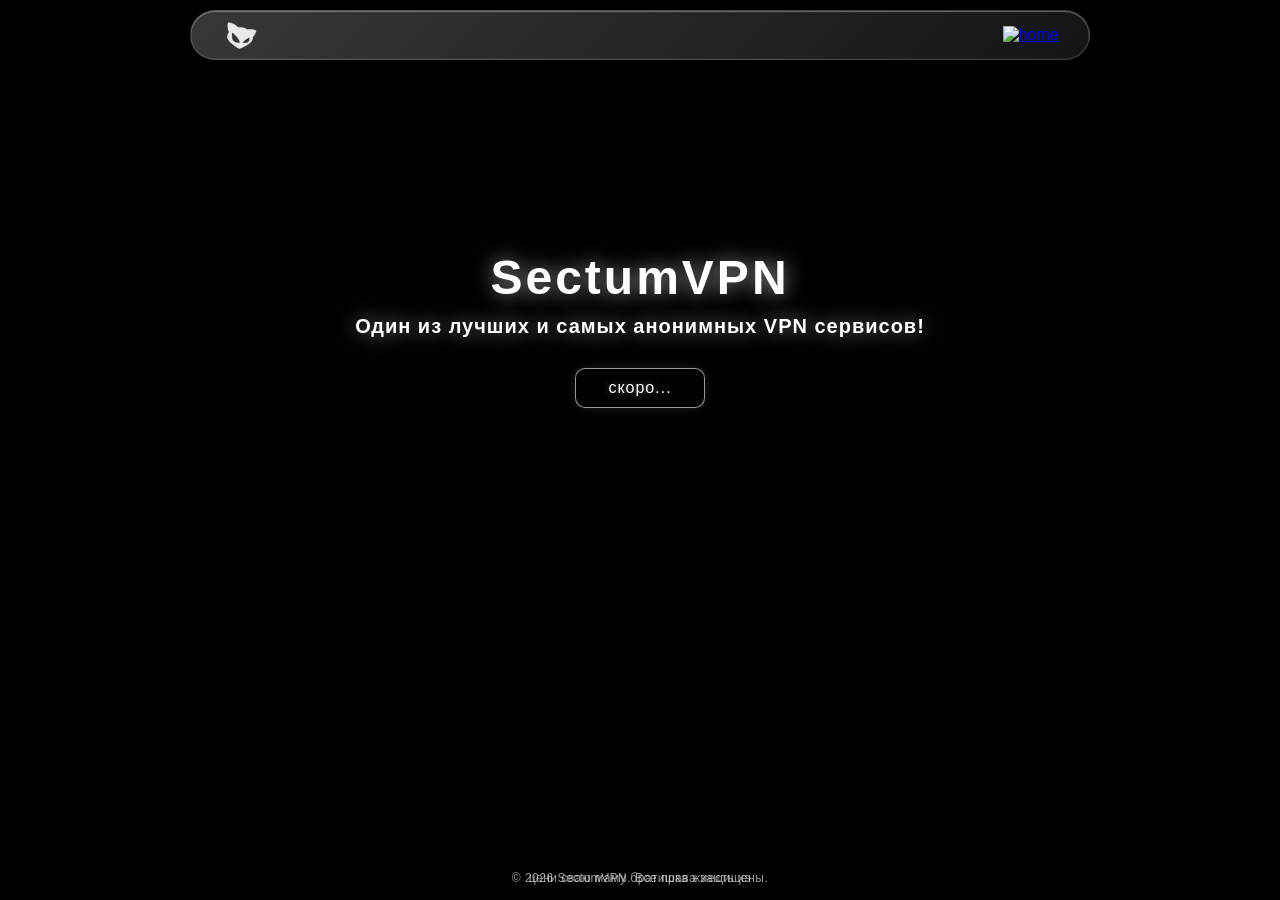
==== index.html @ e2cd2ea6 "Update index.html" ====
<!DOCTYPE html>
<html lang="ru">
<head>
<meta charset="UTF-8">
<meta name="viewport" content="width=device-width, initial-scale=1.0">

<title>SectumVPN</title>

<meta name="description" content="SectumVPN - Стабильный ВПН сервис! Анонимный впн не сливающий логов. Цифровой защитник от злоумышников!">
<meta name="keywords" content="впн,сектум,сектумвпн,защита,деф,сервер,тор,муллвад,норд,аноним,анонимус,анонимность">
<meta name="author" content="sectumsempra cult">

<meta property="og:title" content="SectumVPN">
<meta property="og:description" content="Стабильный ВПН сервис! Анонимный впн не сливающий логов. Цифровой защитник от злоумышников!">
<meta property="og:image" content="banner.png">
<meta property="og:type" content="website">
<meta property="og:url" content="https://sectum.space/">

<meta name="twitter:card" content="summary_large_image">
<meta name="twitter:title" content="SectumVPN">
<meta name="twitter:description" content="SectumVPN - Стабильный ВПН сервис! Анонимный впн не сливающий логов. Цифровой защитник от злоумышников!">
<meta name="twitter:image" content="banner.png">
<link rel="stylesheet" href="style.css">
/* developed by lozes and whoami */
/* вижу ты любопытный в код полез)
ну удачи тебе там что то найти,
только что ты там ищешь :D */
</head>
<body>

<div class="stars"></div>
<div class="twinkling">
    <p class="copyright">
        © 2026 SectumVPN. Все права защищены.  
    </p>
    <h1>SectumVPN</h1>
    <h3>Один из лучших и самых анонимных VPN сервисов!</h3>

    <button class="gashishknopka">
        <a href="https://t.me/sectumvpn/">Скоро...</a>
    </button>
</div>
<br><hr>
<p class="copyright">
        цени сваю маму братишка жиесть хэ  
    </p>
<header>
    <div class="logo"><img src="logo.png" width="40px"></div>

    <nav>
     <a class="svg-btn" href="#"><img src="home.svg" alt="home"></a>
    </nav>
</header>

</body>
</html>
---- style.css ----
* {
    margin: 0;
    padding: 0;
    box-sizing: border-box;
    font-family: Arial, sans-serif;
}

header {
    position: fixed;
    top: 10px;
    left: 50%;
    transform: translateX(-50%);
    width: 90%;
    max-width: 900px;
    height: 50px;
    padding: 20px 30px;
    display: flex;
    justify-content: space-between;
    align-items: center;
    border-radius: 999px;
    background:
        linear-gradient(
            135deg,
            rgba(255,255,255,0.22),
            rgba(255,255,255,0.08)
        );
    backdrop-filter: blur(30px) saturate(180%);
    -webkit-backdrop-filter: blur(30px) saturate(180%);
    border: 1px solid rgba(255,255,255,0.18);
    box-shadow:
        0 8px 32px rgba(0,0,0,0.25),
        inset 0 1px 1px rgba(255,255,255,0.35),
        inset 0 -1px 1px rgba(255,255,255,0.05);
    overflow: hidden;
    z-index: 1000;
}

.logo {
    margin-top: 5px;
}

nav a:hover {
    opacity: 1;
}

html, body {
    margin: 0;
    padding: 0;
    height: 100%;
    background: black;
    overflow: hidden;
	scroll-behavior: smooth;
}
nav svg {
    display: block;
} 

.stars, .twinkling {
  position:absolute;
  top:0;
  left:0;
  right:0;
  bottom:0;
  width:100%;
  height:100%;
  display:block;
}

.stars {
  background:#000 url(https://i.postimg.cc/hhFD7Nkf/apps-47636-13819498107583324-fb06b53a-4974-4acb-85e6-f6f363f85ab6-edec48d0-ec35-4a1f-8bf5-c455987b4a.png) repeat top center;
  z-index: 0;
}

.twinkling {
  background-image: url(https://i.postimg.cc/CLpNr4PF/twinkling.png);
  animation: 3s twinkle infinite;
  animation-timing-function: linear;

  display: flex;
  flex-direction: column;
  align-items: center;
}

.twinkling h1 {
  position: relative;
  z-index: 5;
  color: white;
  font-size: 48px;
  text-align: center;
  margin-top: 250px;
  letter-spacing: 3px;
  text-shadow: 0 0 20px rgba(255,255,255,0.6);
}
.twinkling h3 {
  position: relative;
  z-index: 5;
  color: white;
  font-size: 20px;
  text-align: center;
  margin-top: 10px;
  letter-spacing: 1px;
  text-shadow: 0 0 20px rgba(255,255,255,0.6);
}
@keyframes twinkle {
  from {
    background-position: 0 0;
  }

  to {
    background-position: -100px 0;
  }
}

button {
	position: relative;
	z-index: 5;
	font-size 40px;
	text-align: center;
	margin-top: 30px;
	letter-spacing: 1px;
	text-shadow: 0 0 20px rgba(255,255,255,0.6);
}
.gashishknopka {
    position: relative;
    overflow: hidden;

    display: inline-flex;
    align-items: center;
    justify-content: center;

    height: 40px;
    width: 130px;
    padding: 0;

    font-size: 16px;
    text-decoration: none;
    text-transform: lowercase;
    font-weight: lighter;

    color: #fff;

    background: rgba(0,0,0,0.75);
    border: 1px solid rgba(255,255,255,0.6);
    border-radius: 10px;

    text-shadow: 0 0 10px rgba(255,255,255,0.4);

    box-shadow:
        0 0 10px rgba(255,255,255,0.12),
        0 10px 25px rgba(0,0,0,0.4);

    backdrop-filter: blur(8px);
    -webkit-backdrop-filter: blur(8px);

    transition: transform 0.15s ease, box-shadow 0.25s ease;
    will-change: transform;
}
.gashishknopka:hover {
    transform: translateY(-2px) scale(1.02);

    box-shadow:
        0 0 18px rgba(255,255,255,0.25),
        0 0 40px rgba(255,255,255,0.10),
        0 12px 30px rgba(0,0,0,0.5);
}

.gashishknopka:active {
    transform: translateY(1px) scale(0.97);

    box-shadow:
        0 0 8px rgba(255,255,255,0.15),
        0 8px 18px rgba(0,0,0,0.5);
}

.gashishknopka a {
    color: white;
    text-decoration: none;

    display: flex;
    align-items: center;
    justify-content: center;

    width: 100%;
    height: 100%;
}

.copyright, footer {
    position: absolute;
    bottom: 15px;
    width: 100%;
    text-align: center;

    color: rgba(255,255,255,0.6);
    font-size: 12px;
    letter-spacing: 0.5px;

    text-shadow: 0 0 8px rgba(255,255,255,0.08);
}
.gashishknopka a,
.gashishknopka a:visited,
.gashishknopka a:hover,
.gashishknopka a:active {
    color: #fff !important;
    text-decoration: none;
}

.gashishknopka a {
    display: flex;
    align-items: center;
    justify-content: center;
    width: 100%;
    height: 100%;
}.copyright-top {
    position: absolute;
    top: 20px;
    width: 100%;
    text-align: center;

    color: rgba(255,255,255,0.5);
    font-size: 12px;
    letter-spacing: 1px;

    text-shadow: 0 0 8px rgba(255,255,255,0.1);
}
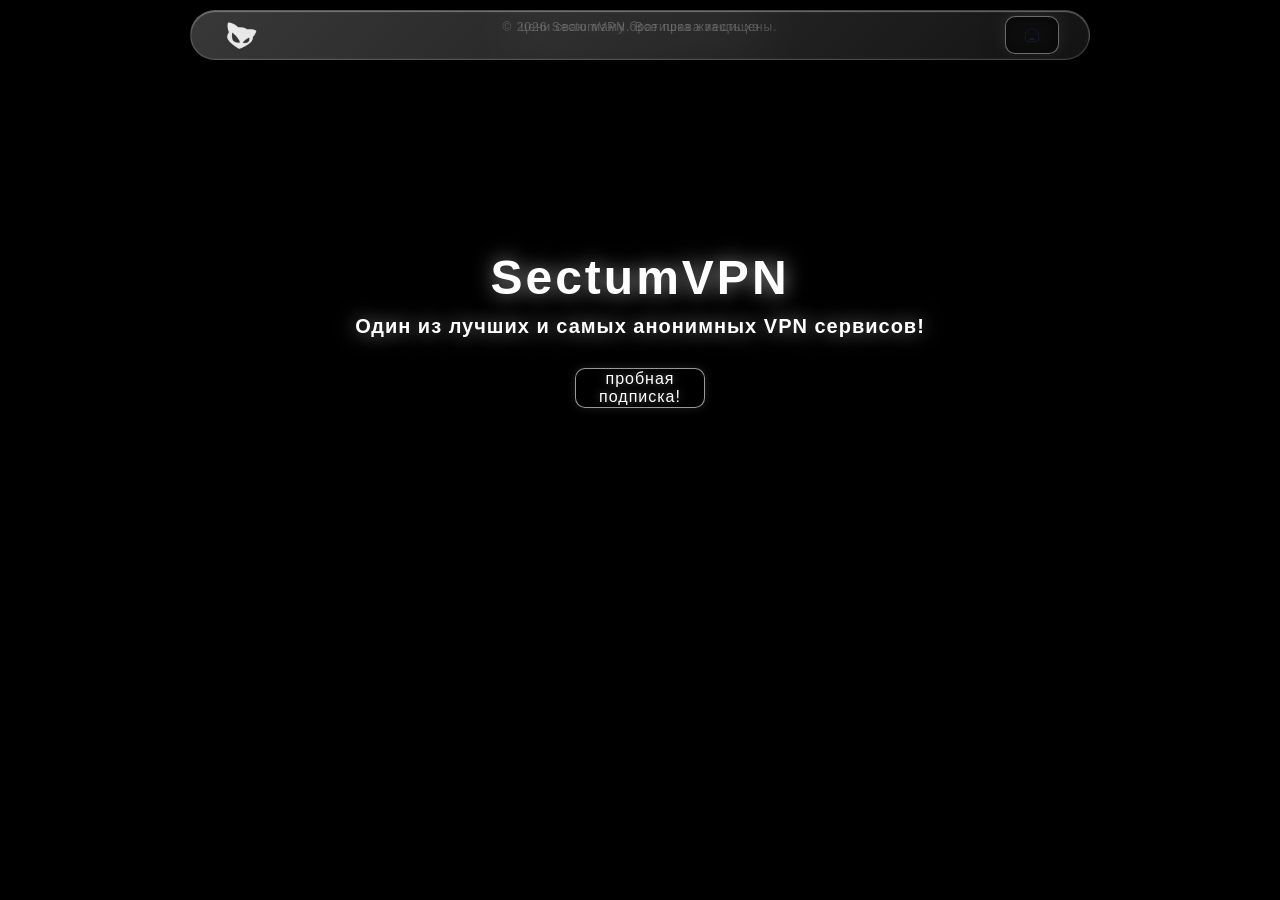
==== commit 8552d326: "Update index.html" ====
--- a/index.html
+++ b/index.html
@@ -37,7 +37,7 @@
     <h3>Один из лучших и самых анонимных VPN сервисов!</h3>
 
     <button class="gashishknopka">
-        <a href="https://t.me/sectumvpn/">Скоро...</a>
+        <a href="https://muhtar3000-production.up.railway.app/">Пробная подписка!</a>
     </button>
 </div>
 <br><hr>
--- a/style.css
+++ b/style.css
@@ -184,18 +184,6 @@
     height: 100%;
 }
 
-.copyright, footer {
-    position: absolute;
-    bottom: 15px;
-    width: 100%;
-    text-align: center;
-
-    color: rgba(255,255,255,0.6);
-    font-size: 12px;
-    letter-spacing: 0.5px;
-
-    text-shadow: 0 0 8px rgba(255,255,255,0.08);
-}
 .gashishknopka a,
 .gashishknopka a:visited,
 .gashishknopka a:hover,
@@ -210,7 +198,8 @@
     justify-content: center;
     width: 100%;
     height: 100%;
-}.copyright-top {
+}
+.copyright {
     position: absolute;
     top: 20px;
     width: 100%;
@@ -223,4 +212,68 @@
     text-shadow: 0 0 8px rgba(255,255,255,0.1);
 }
 
-
+.svg-btn {
+
+    display: inline-flex;
+
+    align-items: center;
+
+    justify-content: center;
+
+    gap: 10px;
+
+    padding: 10px 18px;
+
+    color: white;
+
+    text-decoration: none;
+
+    text-transform: lowercase;
+
+    background: rgba(0,0,0,0.7);
+
+    border: 1px solid rgba(255,255,255,0.4);
+
+    border-radius: 10px;
+
+    backdrop-filter: blur(10px);
+
+    box-shadow:
+
+        0 0 15px rgba(255,255,255,0.1),
+
+        0 10px 25px rgba(0,0,0,0.4);
+
+    transition: transform 0.2s ease, box-shadow 0.3s ease;
+
+}
+
+.svg-btn:hover {
+
+    transform: translateY(-2px) scale(1.03);
+
+    box-shadow: 0 0 25px rgba(255,255,255,0.25);
+
+}
+
+.svg-btn:active {
+
+    transform: scale(0.97);
+
+}
+
+.svg-btn img {
+
+    width: 16px;
+
+    height: 16px;
+
+    transition: transform 0.3s ease;
+
+}
+
+.svg-btn:hover img {
+
+    transform: translateX(4px);
+
+}
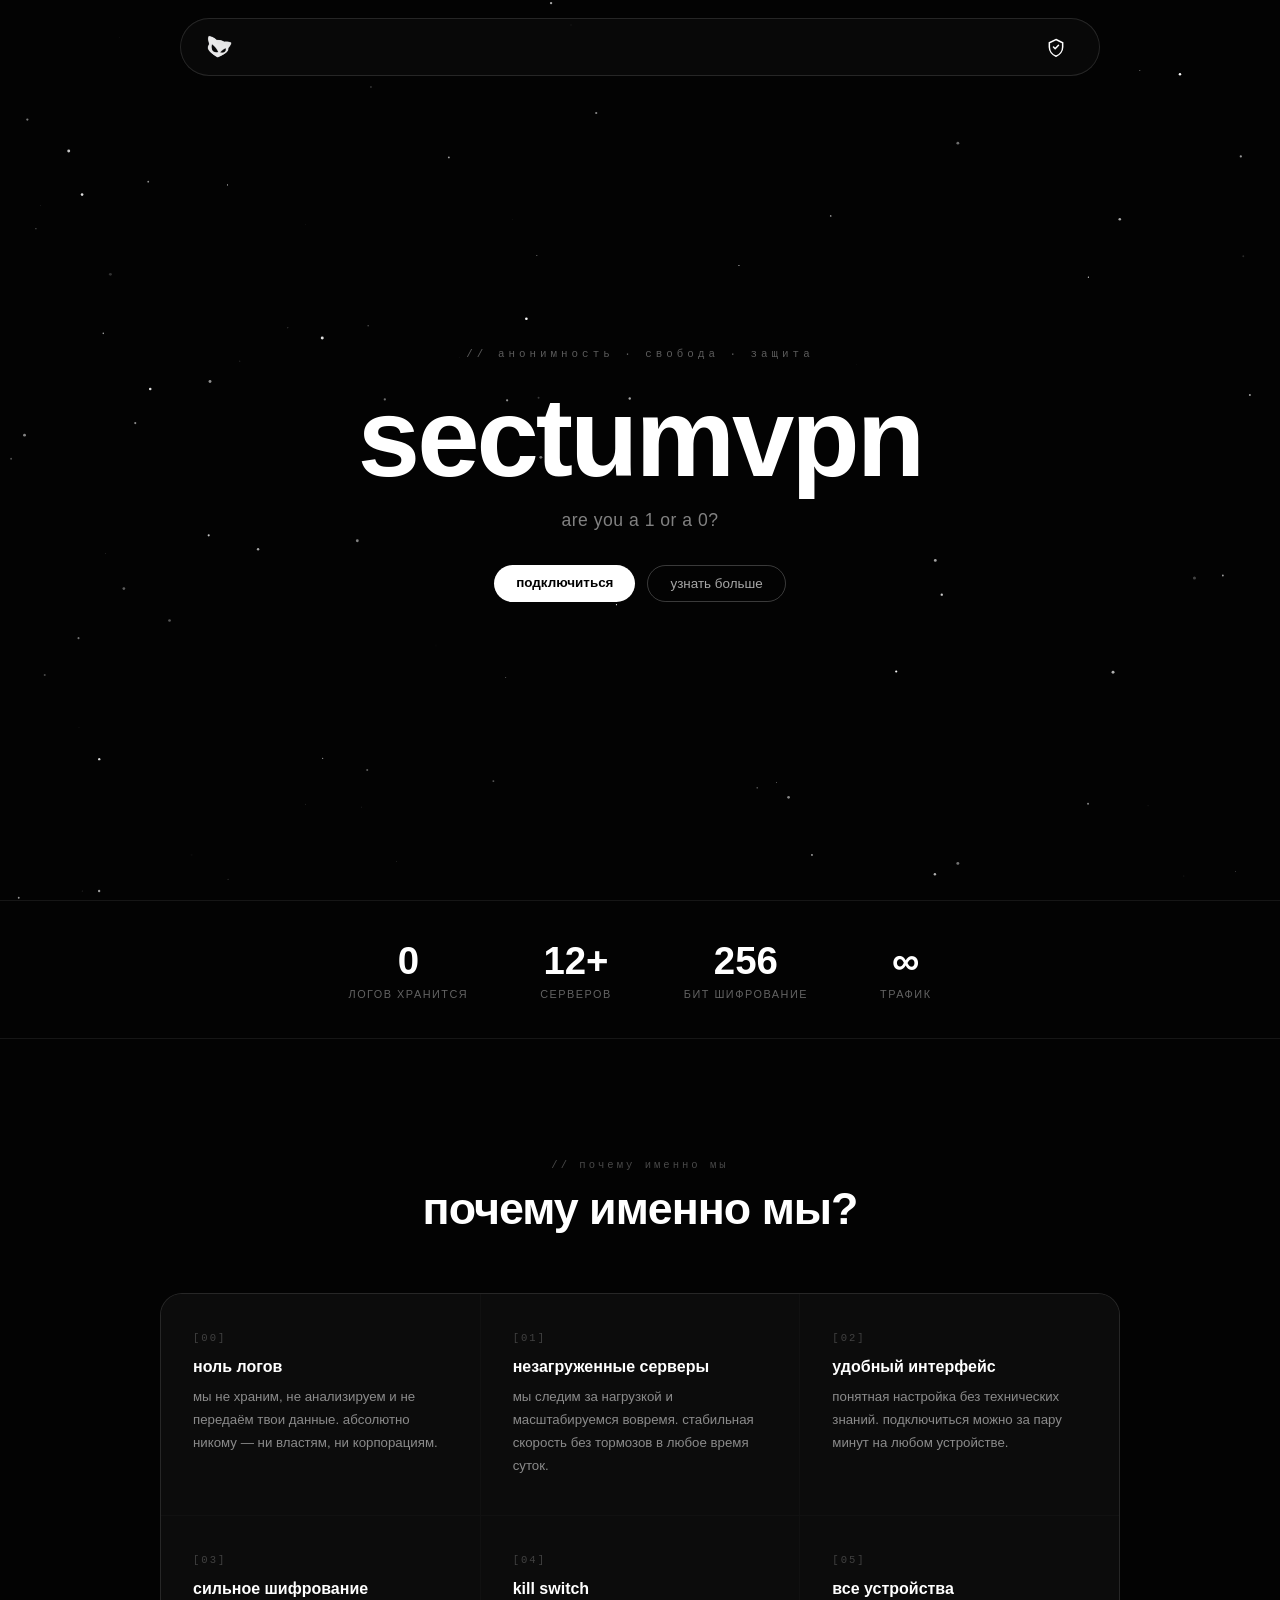
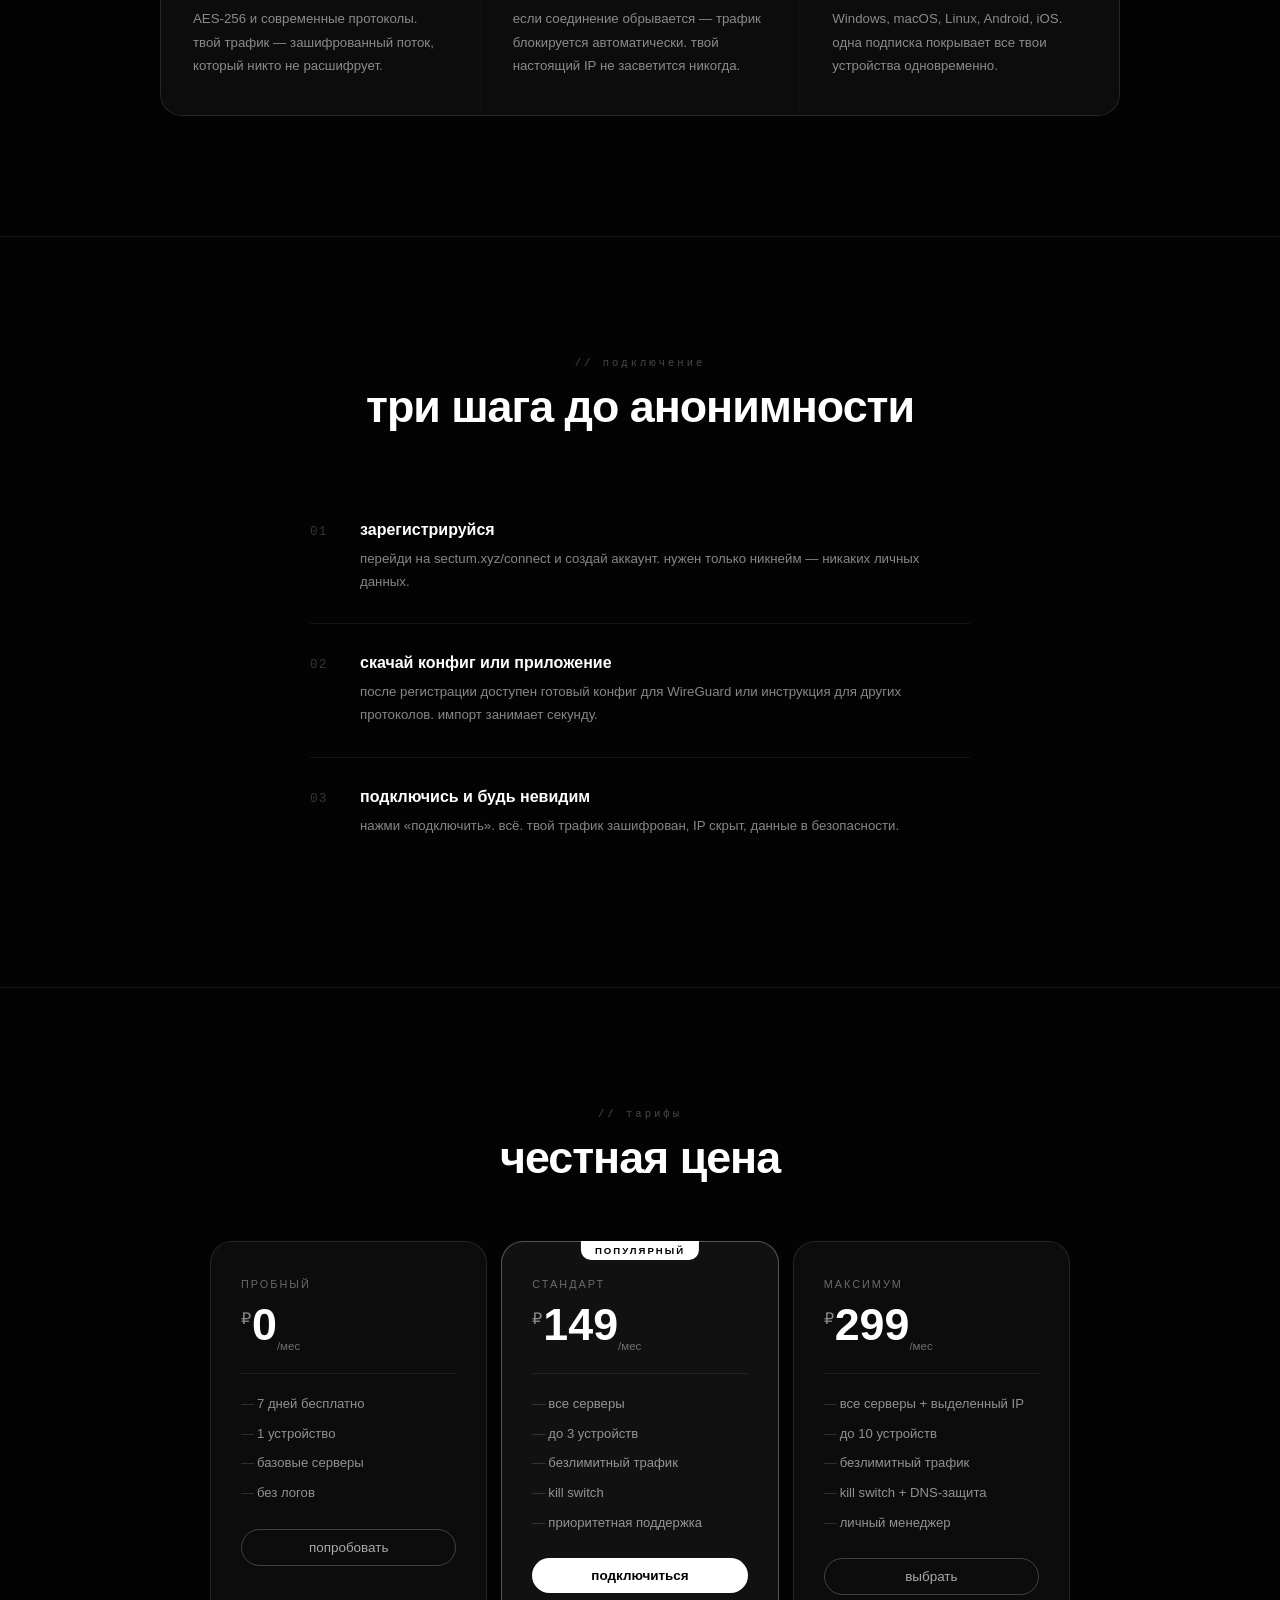
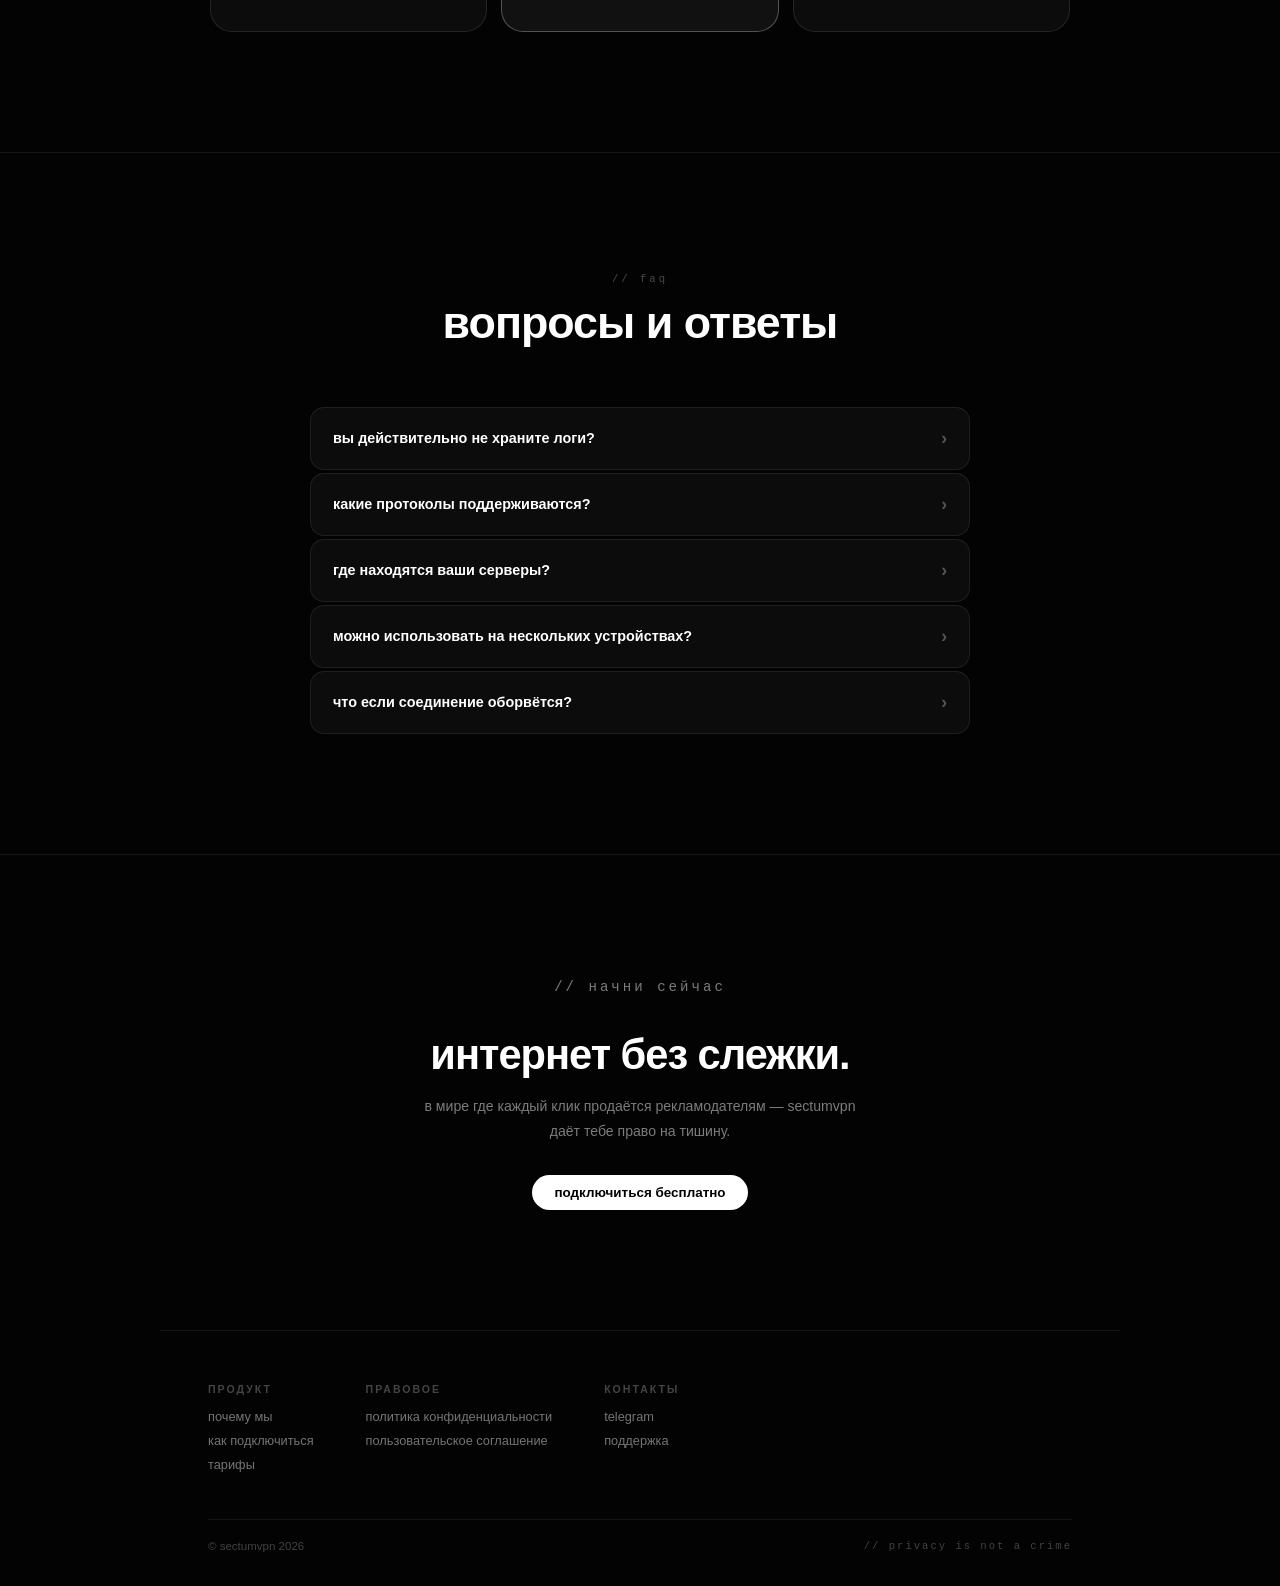
==== commit 4d8078ca: "Update index.html" ====
--- a/index.html
+++ b/index.html
@@ -1,17 +1,16 @@
 <!DOCTYPE html>
-<html lang="ru">
-<head>
+<html>
 <meta charset="UTF-8">
 <meta name="viewport" content="width=device-width, initial-scale=1.0">
 
 <title>SectumVPN</title>
 
-<meta name="description" content="SectumVPN - Стабильный ВПН сервис! Анонимный впн не сливающий логов. Цифровой защитник от злоумышников!">
-<meta name="keywords" content="впн,сектум,сектумвпн,защита,деф,сервер,тор,муллвад,норд,аноним,анонимус,анонимность">
+<meta name="description" content="SectumVPN - Стабильный VPN сервис! Анонимный VPN не сливающий логов. Цифровой защитник от злоумышников!">
+<meta name="keywords" content="впн,сектум,сектумвпн,защита,деф,сервер,тор,муллвад,норд,аноним,анонимус,анонимность,vpn,mullvad,mullvadvpn,nordvpn,nord,anonymous">
 <meta name="author" content="sectumsempra cult">
 
 <meta property="og:title" content="SectumVPN">
-<meta property="og:description" content="Стабильный ВПН сервис! Анонимный впн не сливающий логов. Цифровой защитник от злоумышников!">
+<meta property="og:description" content="Стабильный VPN сервис! Анонимный VPN не сливающий логов. Цифровой защитник от злоумышников!">
 <meta property="og:image" content="banner.png">
 <meta property="og:type" content="website">
 <meta property="og:url" content="https://sectum.space/">
@@ -20,37 +19,928 @@
 <meta name="twitter:title" content="SectumVPN">
 <meta name="twitter:description" content="SectumVPN - Стабильный ВПН сервис! Анонимный впн не сливающий логов. Цифровой защитник от злоумышников!">
 <meta name="twitter:image" content="banner.png">
-<link rel="stylesheet" href="style.css">
-/* developed by lozes and whoami */
-/* вижу ты любопытный в код полез)
-ну удачи тебе там что то найти,
-только что ты там ищешь :D */
+
+<link rel="icon" type="image/png" href="https://i.ibb.co/BVJfJF4g/IMG-8299.jpg">
+<!-- сайт by @phobiasleep -->
+<!--  SECTUMSEMPRA CULT   -->
+<style>
+*, *::before, *::after {
+    margin: 0;
+    padding: 0;
+    box-sizing: border-box;
+}
+
+html {
+    scroll-behavior: smooth;
+    font-size: 16px;
+    overflow-x: hidden;
+    scrollbar-width: none;
+}
+
+body {
+    background: #030303;
+    color: #fff;
+    font-family: -apple-system, BlinkMacSystemFont, "Segoe UI", Roboto, Arial, sans-serif;
+    overflow-x: hidden;
+    -webkit-font-smoothing: antialiased;
+    -moz-osx-font-smoothing: grayscale;
+    overflow-x: hidden;
+    scrollbar-width: none;
+}
+
+body::-webkit-scrollbar {
+    display: none;
+}
+
+#starfield {
+    position: fixed;
+    inset: 0;
+    z-index: 0;
+    pointer-events: none;
+}
+
+.page {
+    position: relative;
+    z-index: 10;
+}
+
+header {
+    position: fixed;
+    top: 18px;
+    left: 50%;
+    transform: translateX(-50%);
+    width: min(90%, 920px);
+    height: 58px;
+    display: flex;
+    align-items: center;
+    justify-content: space-between;
+    padding: 0 22px;
+    background: rgba(10,10,10,0.85);
+    backdrop-filter: blur(24px);
+    -webkit-backdrop-filter: blur(24px);
+    border-radius: 999px;
+    border: 1px solid rgba(255,255,255,0.12);
+    z-index: 1000;
+}
+
+.logo {
+    display: flex;
+    align-items: center;
+}
+
+.logo img {
+    height: 32px;
+    width: auto;
+    display: block;
+}
+
+.header-icon {
+    width: 42px;
+    height: 42px;
+    display: flex;
+    align-items: center;
+    justify-content: center;
+    color: #fff;
+    transition: all .25s ease;
+    text-decoration: none;
+}
+
+.header-icon:hover {
+    background: rgba(255,255,255,0.1);
+    transform: scale(1.08);
+    border-color: rgba(255,255,255,0.25);
+}
+
+.header-icon svg {
+    width: 20px;
+    height: 20px;
+}
+
+.nav-links {
+    display: flex;
+    gap: 26px;
+    list-style: none;
+}
+
+.nav-links a {
+    font-size: 0.82rem;
+    color: rgba(255,255,255,0.55);
+    text-decoration: none;
+    transition: color 0.2s;
+}
+
+.nav-links a:hover {
+    color: #fff;
+}
+
+.btn {
+    display: inline-block;
+    padding: 10px 22px;
+    background: #fff;
+    color: #000;
+    font-weight: 700;
+    font-size: 0.84rem;
+    border-radius: 999px;
+    text-decoration: none;
+    transition: transform 0.2s, box-shadow 0.2s;
+    white-space: nowrap;
+}
+
+.btn:hover {
+    transform: scale(1.05);
+    box-shadow: 0 4px 28px rgba(255,255,255,0.22);
+}
+
+.btn-outline {
+    background: transparent;
+    color: rgba(255,255,255,0.65);
+    border: 1px solid rgba(255,255,255,0.22);
+    font-weight: 500;
+}
+
+.btn-outline:hover {
+    border-color: rgba(255,255,255,0.55);
+    color: #fff;
+    box-shadow: none;
+}
+
+.hero {
+    min-height: 100svh;
+    display: flex;
+    flex-direction: column;
+    justify-content: center;
+    align-items: center;
+    text-align: center;
+    padding: 110px 24px 60px;
+}
+
+.hero-eyebrow {
+    font-family: 'Courier New', monospace;
+    font-size: 0.68rem;
+    letter-spacing: 4px;
+    color: rgba(255,255,255,0.35);
+    margin-bottom: 22px;
+}
+
+.hero h1 {
+    font-size: clamp(3.2rem, 11vw, 7rem);
+    font-weight: 800;
+    color: #fff;
+    letter-spacing: -3px;
+    line-height: 1;
+}
+
+.hero h3 {
+    margin-top: 16px;
+    font-size: clamp(0.9rem, 2vw, 1.1rem);
+    font-weight: 400;
+    color: rgba(255,255,255,0.5);
+    letter-spacing: 0.5px;
+}
+
+.hero-btns {
+    margin-top: 34px;
+    display: flex;
+    gap: 12px;
+    flex-wrap: wrap;
+    justify-content: center;
+}
+
+.divider {
+    height: 1px;
+    background: rgba(255,255,255,0.08);
+}
+
+.stats {
+    display: flex;
+    justify-content: center;
+    gap: clamp(28px, 6vw, 72px);
+    padding: 38px 24px;
+    flex-wrap: wrap;
+}
+
+.stat {
+    text-align: center;
+}
+
+.stat-num {
+    font-size: clamp(1.8rem, 4vw, 2.4rem);
+    font-weight: 800;
+    color: #fff;
+}
+
+.stat-lbl {
+    font-size: 0.68rem;
+    color: rgba(255,255,255,0.38);
+    letter-spacing: 1.5px;
+    text-transform: uppercase;
+    margin-top: 5px;
+}
+
+section {
+    padding: clamp(70px, 10vw, 120px) clamp(20px, 5vw, 40px);
+}
+
+.section-label {
+    font-family: 'Courier New', monospace;
+    font-size: 0.66rem;
+    letter-spacing: 3px;
+    color: rgba(255,255,255,0.28);
+    text-align: center;
+    margin-bottom: 12px;
+}
+
+.section-title {
+    font-size: clamp(1.8rem, 4vw, 2.8rem);
+    font-weight: 800;
+    color: #fff;
+    text-align: center;
+    margin-bottom: clamp(38px, 6vw, 58px);
+    letter-spacing: -1px;
+    line-height: 1.15;
+}
+
+.why-grid {
+    display: grid;
+    grid-template-columns: repeat(auto-fit, minmax(min(100%, 260px), 1fr));
+    gap: 1px;
+    max-width: 960px;
+    margin: 0 auto;
+    border: 1px solid rgba(255,255,255,0.09);
+    border-radius: 22px;
+    overflow: hidden;
+    background: rgba(255,255,255,0.06);
+}
+
+.why-card {
+    padding: clamp(26px, 4vw, 38px) clamp(22px, 3vw, 32px);
+    background: #0c0c0c;
+    transition: background 0.25s;
+}
+
+.why-card:hover {
+    background: #121212;
+}
+
+.why-tag {
+    font-family: 'Courier New', monospace;
+    font-size: 0.66rem;
+    color: rgba(255,255,255,0.22);
+    letter-spacing: 2px;
+    margin-bottom: 14px;
+}
+
+.why-card h3 {
+    font-size: 1rem;
+    font-weight: 700;
+    color: #fff;
+    margin-bottom: 9px;
+}
+
+.why-card p {
+    font-size: 0.83rem;
+    color: rgba(255,255,255,0.52);
+    line-height: 1.75;
+}
+
+.steps-wrap {
+    max-width: 660px;
+    margin: 0 auto;
+}
+
+.step {
+    display: flex;
+    gap: 22px;
+    padding: 30px 0;
+    border-bottom: 1px solid rgba(255,255,255,0.07);
+    align-items: flex-start;
+}
+
+.step:last-child {
+    border-bottom: none;
+}
+
+.step-num {
+    font-family: 'Courier New', monospace;
+    font-size: 0.8rem;
+    color: rgba(255,255,255,0.2);
+    padding-top: 3px;
+    min-width: 28px;
+    letter-spacing: 1px;
+}
+
+.step h3 {
+    font-size: 1rem;
+    font-weight: 700;
+    color: #fff;
+    margin-bottom: 8px;
+}
+
+.step p {
+    font-size: 0.83rem;
+    color: rgba(255,255,255,0.52);
+    line-height: 1.75;
+}
+
+.plans {
+    display: grid;
+    grid-template-columns: repeat(auto-fit, minmax(min(100%, 240px), 1fr));
+    gap: 14px;
+    max-width: 860px;
+    margin: 0 auto;
+}
+
+.plan {
+    border: 1px solid rgba(255,255,255,0.1);
+    border-radius: 22px;
+    padding: clamp(26px, 4vw, 36px) clamp(22px, 3vw, 30px);
+    background: #0c0c0c;
+    transition: border-color 0.25s, transform 0.25s;
+    position: relative;
+}
+
+.plan:hover {
+    border-color: rgba(255,255,255,0.28);
+    transform: translateY(-6px);
+}
+
+.plan.featured {
+    border-color: rgba(255,255,255,0.28);
+    background: #111;
+}
+
+.plan.featured::before {
+    content: 'ПОПУЛЯРНЫЙ';
+    position: absolute;
+    top: -1px;
+    left: 50%;
+    transform: translateX(-50%);
+    background: #fff;
+    color: #000;
+    font-size: 0.6rem;
+    font-weight: 800;
+    letter-spacing: 2px;
+    padding: 4px 14px;
+    border-radius: 0 0 10px 10px;
+    white-space: nowrap;
+}
+
+.plan-name {
+    font-size: 0.68rem;
+    color: rgba(255,255,255,0.38);
+    letter-spacing: 2px;
+    text-transform: uppercase;
+    margin-bottom: 12px;
+}
+
+.plan-price {
+    font-size: 2.8rem;
+    font-weight: 800;
+    color: #fff;
+    line-height: 1;
+}
+
+.plan-price sup {
+    font-size: 1rem;
+    vertical-align: super;
+    margin-right: 1px;
+    opacity: 0.5;
+    font-weight: 500;
+}
+
+.plan-price sub {
+    font-size: 0.72rem;
+    opacity: 0.4;
+    font-weight: 400;
+}
+
+hr.plan-line {
+    border: none;
+    border-top: 1px solid rgba(255,255,255,0.08);
+    margin: 20px 0;
+}
+
+.plan-features {
+    list-style: none;
+    display: flex;
+    flex-direction: column;
+    gap: 10px;
+    margin-bottom: 26px;
+}
+
+.plan-features li {
+    font-size: 0.82rem;
+    color: rgba(255,255,255,0.55);
+    padding-left: 16px;
+    position: relative;
+    line-height: 1.5;
+}
+
+.plan-features li::before {
+    content: '—';
+    position: absolute;
+    left: 0;
+    opacity: 0.3;
+}
+
+.faq-list {
+    max-width: 660px;
+    margin: 0 auto;
+    display: flex;
+    flex-direction: column;
+    gap: 3px;
+}
+
+.faq-item {
+    border: 1px solid rgba(255,255,255,0.08);
+    border-radius: 14px;
+    overflow: hidden;
+    background: #0c0c0c;
+}
+
+.faq-q {
+    font-size: 0.9rem;
+    font-weight: 600;
+    color: #fff;
+    padding: 20px 22px;
+    cursor: pointer;
+    display: flex;
+    justify-content: space-between;
+    align-items: center;
+    gap: 14px;
+    user-select: none;
+    transition: opacity 0.2s;
+    -webkit-tap-highlight-color: transparent;
+}
+
+.faq-q:hover {
+    opacity: 0.7;
+}
+
+.faq-arrow {
+    color: rgba(255,255,255,0.3);
+    font-size: 1.1rem;
+    transition: transform 0.3s ease;
+    flex-shrink: 0;
+}
+
+.faq-item.open .faq-arrow {
+    transform: rotate(90deg);
+}
+
+.faq-a {
+    display: grid;
+    grid-template-rows: 0fr;
+    transition: grid-template-rows 0.3s ease;
+}
+
+.faq-item.open .faq-a {
+    grid-template-rows: 1fr;
+}
+
+.faq-a-inner {
+    overflow: hidden;
+    font-size: 0.83rem;
+    color: rgba(255,255,255,0.5);
+    line-height: 1.8;
+    padding: 0 22px;
+}
+
+.faq-item.open .faq-a-inner {
+    padding-bottom: 20px;
+}
+
+.cta {
+    text-align: center;
+}
+
+.cta h2 {
+    font-size: clamp(1.8rem, 4vw, 2.6rem);
+    font-weight: 800;
+    color: #fff;
+    letter-spacing: -1px;
+    margin-bottom: 14px;
+    line-height: 1.2;
+}
+
+.cta p {
+    font-size: 0.88rem;
+    color: rgba(255,255,255,0.48);
+    max-width: 440px;
+    margin: 0 auto 30px;
+    line-height: 1.8;
+}
+
+footer {
+    border-top: 1px solid rgba(255,255,255,0.08);
+    padding: clamp(36px, 5vw, 52px) clamp(20px, 5vw, 48px) clamp(22px, 4vw, 34px);
+    max-width: 960px;
+    margin: 0 auto;
+}
+
+.footer-top {
+    display: flex;
+    justify-content: space-between;
+    flex-wrap: wrap;
+    gap: 32px;
+    margin-bottom: 38px;
+}
+
+.footer-brand {
+    font-weight: 700;
+    font-size: 1rem;
+}
+
+.footer-brand small {
+    display: block;
+    font-size: 0.7rem;
+    color: rgba(255,255,255,0.26);
+    font-weight: 400;
+    margin-top: 5px;
+}
+
+.footer-cols {
+    display: flex;
+    gap: clamp(24px, 5vw, 52px);
+    flex-wrap: wrap;
+}
+
+.footer-col h4 {
+    font-size: 0.66rem;
+    color: rgba(255,255,255,0.26);
+    letter-spacing: 2px;
+    text-transform: uppercase;
+    margin-bottom: 14px;
+}
+
+.footer-col a {
+    display: block;
+    font-size: 0.8rem;
+    color: rgba(255,255,255,0.45);
+    text-decoration: none;
+    margin-bottom: 9px;
+    transition: color 0.2s;
+}
+
+.footer-col a:hover {
+    color: #fff;
+}
+
+.footer-bottom {
+    border-top: 1px solid rgba(255,255,255,0.07);
+    padding-top: 20px;
+    display: flex;
+    justify-content: space-between;
+    flex-wrap: wrap;
+    gap: 8px;
+    font-size: 0.72rem;
+    color: rgba(255,255,255,0.25);
+}
+
+.footer-mono {
+    font-family: 'Courier New', monospace;
+    font-size: 0.66rem;
+    letter-spacing: 2px;
+}
+
+@media (max-width: 680px) {
+    .nav-links {
+        display: none;
+    }
+    header {
+        padding: 0 16px;
+    }
+    .hero h1 {
+        letter-spacing: -1.5px;
+    }
+    .footer-top {
+        flex-direction: column;
+        gap: 26px;
+    }
+    .footer-bottom {
+        flex-direction: column;
+        gap: 6px;
+    }
+}
+
+@media (max-width: 400px) {
+    .hero-btns {
+        flex-direction: column;
+        align-items: center;
+    }
+    .plans {
+        grid-template-columns: 1fr;
+    }
+}
+</style>
 </head>
 <body>
 
-<div class="stars"></div>
-<div class="twinkling">
-    <p class="copyright">
-        © 2026 SectumVPN. Все права защищены.  
-    </p>
-    <h1>SectumVPN</h1>
-    <h3>Один из лучших и самых анонимных VPN сервисов!</h3>
-
-    <button class="gashishknopka">
-        <a href="https://muhtar3000-production.up.railway.app/">Пробная подписка!</a>
-    </button>
+<canvas id="starfield"></canvas>
+
+<div class="page">
+
+<header>
+    <a class="logo" href="/">
+    <img src="logo.png" alt="SectumVPN">
+</a>
+
+<a class="header-icon" href="https://sectum.xyz/connect">
+  <svg viewBox="0 0 24 24" fill="none">
+
+        <path d="M12 3L20 7V12C20 17 16.5 21.5 12 23C7.5 21.5 4 17 4 12V7L12 3Z"
+
+              stroke="currentColor"
+
+              stroke-width="1.8"/>
+
+        <path d="M9 12L11 14L15 10"
+
+              stroke="currentColor"
+
+              stroke-width="1.8"
+
+              stroke-linecap="round"
+
+              stroke-linejoin="round"/>
+
+    </svg>
+    
+</a>
+</header>
+
+<section class="hero">
+    <p class="hero-eyebrow">// анонимность · свобода · защита</p>
+    <h1>sectumvpn</h1>
+    <h3>are you a 1 or a 0?</h3>
+    <div class="hero-btns">
+        <a class="btn" href="https://sectum.xyz/connect">подключиться</a>
+        <a class="btn btn-outline" href="#why">узнать больше</a>
+    </div>
+</section>
+
+<div class="divider"></div>
+
+<div class="stats">
+    <div class="stat">
+        <div class="stat-num">0</div>
+        <div class="stat-lbl">логов хранится</div>
+    </div>
+    <div class="stat">
+        <div class="stat-num">12+</div>
+        <div class="stat-lbl">серверов</div>
+    </div>
+    <div class="stat">
+        <div class="stat-num">256</div>
+        <div class="stat-lbl">бит шифрование</div>
+    </div>
+    <div class="stat">
+        <div class="stat-num">∞</div>
+        <div class="stat-lbl">трафик</div>
+    </div>
 </div>
-<br><hr>
-<p class="copyright">
-        цени сваю маму братишка жиесть хэ  
-    </p>
-<header>
-    <div class="logo"><img src="logo.png" width="40px"></div>
-
-    <nav>
-     <a class="svg-btn" href="#"><img src="home.svg" alt="home"></a>
-    </nav>
-</header>
-
+
+<div class="divider"></div>
+
+<section id="why">
+    <p class="section-label">// почему именно мы</p>
+    <h2 class="section-title">почему именно мы?</h2>
+    <div class="why-grid">
+        <div class="why-card">
+            <div class="why-tag">[00]</div>
+            <h3>ноль логов</h3>
+            <p>мы не храним, не анализируем и не передаём твои данные. абсолютно никому — ни властям, ни корпорациям.</p>
+        </div>
+        <div class="why-card">
+            <div class="why-tag">[01]</div>
+            <h3>незагруженные серверы</h3>
+            <p>мы следим за нагрузкой и масштабируемся вовремя. стабильная скорость без тормозов в любое время суток.</p>
+        </div>
+        <div class="why-card">
+            <div class="why-tag">[02]</div>
+            <h3>удобный интерфейс</h3>
+            <p>понятная настройка без технических знаний. подключиться можно за пару минут на любом устройстве.</p>
+        </div>
+        <div class="why-card">
+            <div class="why-tag">[03]</div>
+            <h3>сильное шифрование</h3>
+            <p>AES-256 и современные протоколы. твой трафик — зашифрованный поток, который никто не расшифрует.</p>
+        </div>
+        <div class="why-card">
+            <div class="why-tag">[04]</div>
+            <h3>kill switch</h3>
+            <p>если соединение обрывается — трафик блокируется автоматически. твой настоящий IP не засветится никогда.</p>
+        </div>
+        <div class="why-card">
+            <div class="why-tag">[05]</div>
+            <h3>все устройства</h3>
+            <p>Windows, macOS, Linux, Android, iOS. одна подписка покрывает все твои устройства одновременно.</p>
+        </div>
+    </div>
+</section>
+
+<div class="divider"></div>
+
+<section id="howto">
+    <p class="section-label">// подключение</p>
+    <h2 class="section-title">три шага до анонимности</h2>
+    <div class="steps-wrap">
+        <div class="step">
+            <div class="step-num">01</div>
+            <div>
+                <h3>зарегистрируйся</h3>
+                <p>перейди на sectum.xyz/connect и создай аккаунт. нужен только никнейм — никаких личных данных.</p>
+            </div>
+        </div>
+        <div class="step">
+            <div class="step-num">02</div>
+            <div>
+                <h3>скачай конфиг или приложение</h3>
+                <p>после регистрации доступен готовый конфиг для WireGuard или инструкция для других протоколов. импорт занимает секунду.</p>
+            </div>
+        </div>
+        <div class="step">
+            <div class="step-num">03</div>
+            <div>
+                <h3>подключись и будь невидим</h3>
+                <p>нажми «подключить». всё. твой трафик зашифрован, IP скрыт, данные в безопасности.</p>
+            </div>
+        </div>
+    </div>
+</section>
+
+<div class="divider"></div>
+
+<section id="pricing">
+    <p class="section-label">// тарифы</p>
+    <h2 class="section-title">честная цена</h2>
+    <div class="plans">
+        <div class="plan">
+            <div class="plan-name">пробный</div>
+            <div class="plan-price"><sup>₽</sup>0<sub>/мес</sub></div>
+            <hr class="plan-line">
+            <ul class="plan-features">
+                <li>7 дней бесплатно</li>
+                <li>1 устройство</li>
+                <li>базовые серверы</li>
+                <li>без логов</li>
+            </ul>
+            <a class="btn btn-outline" href="https://sectum.xyz/connect" style="text-align:center;display:block;">попробовать</a>
+        </div>
+        <div class="plan featured">
+            <div class="plan-name">стандарт</div>
+            <div class="plan-price"><sup>₽</sup>149<sub>/мес</sub></div>
+            <hr class="plan-line">
+            <ul class="plan-features">
+                <li>все серверы</li>
+                <li>до 3 устройств</li>
+                <li>безлимитный трафик</li>
+                <li>kill switch</li>
+                <li>приоритетная поддержка</li>
+            </ul>
+            <a class="btn" href="https://sectum.xyz/connect" style="text-align:center;display:block;">подключиться</a>
+        </div>
+        <div class="plan">
+            <div class="plan-name">максимум</div>
+            <div class="plan-price"><sup>₽</sup>299<sub>/мес</sub></div>
+            <hr class="plan-line">
+            <ul class="plan-features">
+                <li>все серверы + выделенный IP</li>
+                <li>до 10 устройств</li>
+                <li>безлимитный трафик</li>
+                <li>kill switch + DNS-защита</li>
+                <li>личный менеджер</li>
+            </ul>
+            <a class="btn btn-outline" href="https://sectum.xyz/connect" style="text-align:center;display:block;">выбрать</a>
+        </div>
+    </div>
+</section>
+
+<div class="divider"></div>
+
+<section id="faq">
+    <p class="section-label">// faq</p>
+    <h2 class="section-title">вопросы и ответы</h2>
+    <div class="faq-list">
+        <div class="faq-item">
+            <div class="faq-q">вы действительно не храните логи?<span class="faq-arrow">›</span></div>
+            <div class="faq-a"><div class="faq-a-inner">да. мы не записываем IP-адреса, время подключения, трафик или историю сайтов. технически — нам нечего передавать даже по запросу.</div></div>
+        </div>
+        <div class="faq-item">
+            <div class="faq-q">какие протоколы поддерживаются?<span class="faq-arrow">›</span></div>
+            <div class="faq-a"><div class="faq-a-inner">WireGuard, OpenVPN и собственный протокол на базе shadowsocks для обхода DPI.</div></div>
+        </div>
+        <div class="faq-item">
+            <div class="faq-q">где находятся ваши серверы?<span class="faq-arrow">›</span></div>
+            <div class="faq-a"><div class="faq-a-inner">серверы расположены в Нидерландах, Германии, Финляндии, США и других странах с сильной защитой приватности.</div></div>
+        </div>
+        <div class="faq-item">
+            <div class="faq-q">можно использовать на нескольких устройствах?<span class="faq-arrow">›</span></div>
+            <div class="faq-a"><div class="faq-a-inner">да. в зависимости от тарифа — от 1 до 10 устройств одновременно на одном аккаунте.</div></div>
+        </div>
+        <div class="faq-item">
+            <div class="faq-q">что если соединение оборвётся?<span class="faq-arrow">›</span></div>
+            <div class="faq-a"><div class="faq-a-inner">активируется kill switch — весь трафик блокируется до восстановления защищённого канала. твой реальный IP не засветится.</div></div>
+        </div>
+    </div>
+</section>
+
+<div class="divider"></div>
+
+<section class="cta">
+    <p class="section-label">// начни сейчас</p>
+    <h2>интернет без слежки.</h2>
+    <p>в мире где каждый клик продаётся рекламодателям — sectumvpn даёт тебе право на тишину.</p>
+    <a class="btn" href="https://sectum.xyz/connect">подключиться бесплатно</a>
+</section>
+
+<footer>
+    <div class="footer-top">
+        <div class="footer-cols">
+            <div class="footer-col">
+                <h4>продукт</h4>
+                <a href="#why">почему мы</a>
+                <a href="#howto">как подключиться</a>
+                <a href="#pricing">тарифы</a>
+            </div>
+            <div class="footer-col">
+                <h4>правовое</h4>
+                <a href="https://telegra.ph/Politika-konfidencialnosti-06-21-31">политика конфиденциальности</a>
+                <a href="https://telegra.ph/Polzovatelskoe-soglashenie-04-01-19">пользовательское соглашение</a>
+            </div>
+            <div class="footer-col">
+                <h4>контакты</h4>
+                <a href="#">telegram</a>
+                <a href="#">поддержка</a>
+            </div>
+        </div>
+    </div>
+    <div class="footer-bottom">
+        <span>© sectumvpn 2026</span>
+        <span class="footer-mono">// privacy is not a crime</span>
+    </div>
+</footer>
+
+</div>
+
+<script>
+(function () {
+    const canvas = document.getElementById('starfield');
+    const ctx = canvas.getContext('2d');
+
+    let W, H, stars = [];
+    const COUNT = 90;
+
+    function resize() {
+        W = canvas.width  = window.innerWidth;
+        H = canvas.height = window.innerHeight;
+    }
+
+    function mkStar() {
+        return {
+            x:     Math.random() * W,
+            y:     Math.random() * H,
+            r:     Math.random() * 1.3 + 0.25,
+            alpha: Math.random(),
+            da:    (Math.random() * 0.005 + 0.001) * (Math.random() < 0.5 ? 1 : -1),
+            speed: Math.random() * 0.05 + 0.008,
+        };
+    }
+
+    function init() {
+        resize();
+        stars = Array.from({ length: COUNT }, mkStar);
+    }
+
+    function draw() {
+        ctx.clearRect(0, 0, W, H);
+        for (const s of stars) {
+            s.alpha += s.da;
+            if (s.alpha > 1)  { s.alpha = 1;  s.da *= -1; }
+            if (s.alpha < 0)  { s.alpha = 0;  s.da *= -1; }
+            s.y -= s.speed;
+            if (s.y < 0) { s.y = H; s.x = Math.random() * W; }
+            ctx.beginPath();
+            ctx.arc(s.x, s.y, s.r, 0, Math.PI * 2);
+            ctx.fillStyle = `rgba(255,255,255,${s.alpha.toFixed(3)})`;
+            ctx.fill();
+        }
+        requestAnimationFrame(draw);
+    }
+
+    window.addEventListener('resize', resize);
+    init();
+    requestAnimationFrame(draw);
+})();
+
+document.querySelectorAll('.faq-q').forEach(q => {
+    q.addEventListener('click', () => {
+        const item = q.parentElement;
+        const wasOpen = item.classList.contains('open');
+        document.querySelectorAll('.faq-item').forEach(i => i.classList.remove('open'));
+        if (!wasOpen) item.classList.add('open');
+    });
+});
+</script>
 </body>
-</html> 
+</html>
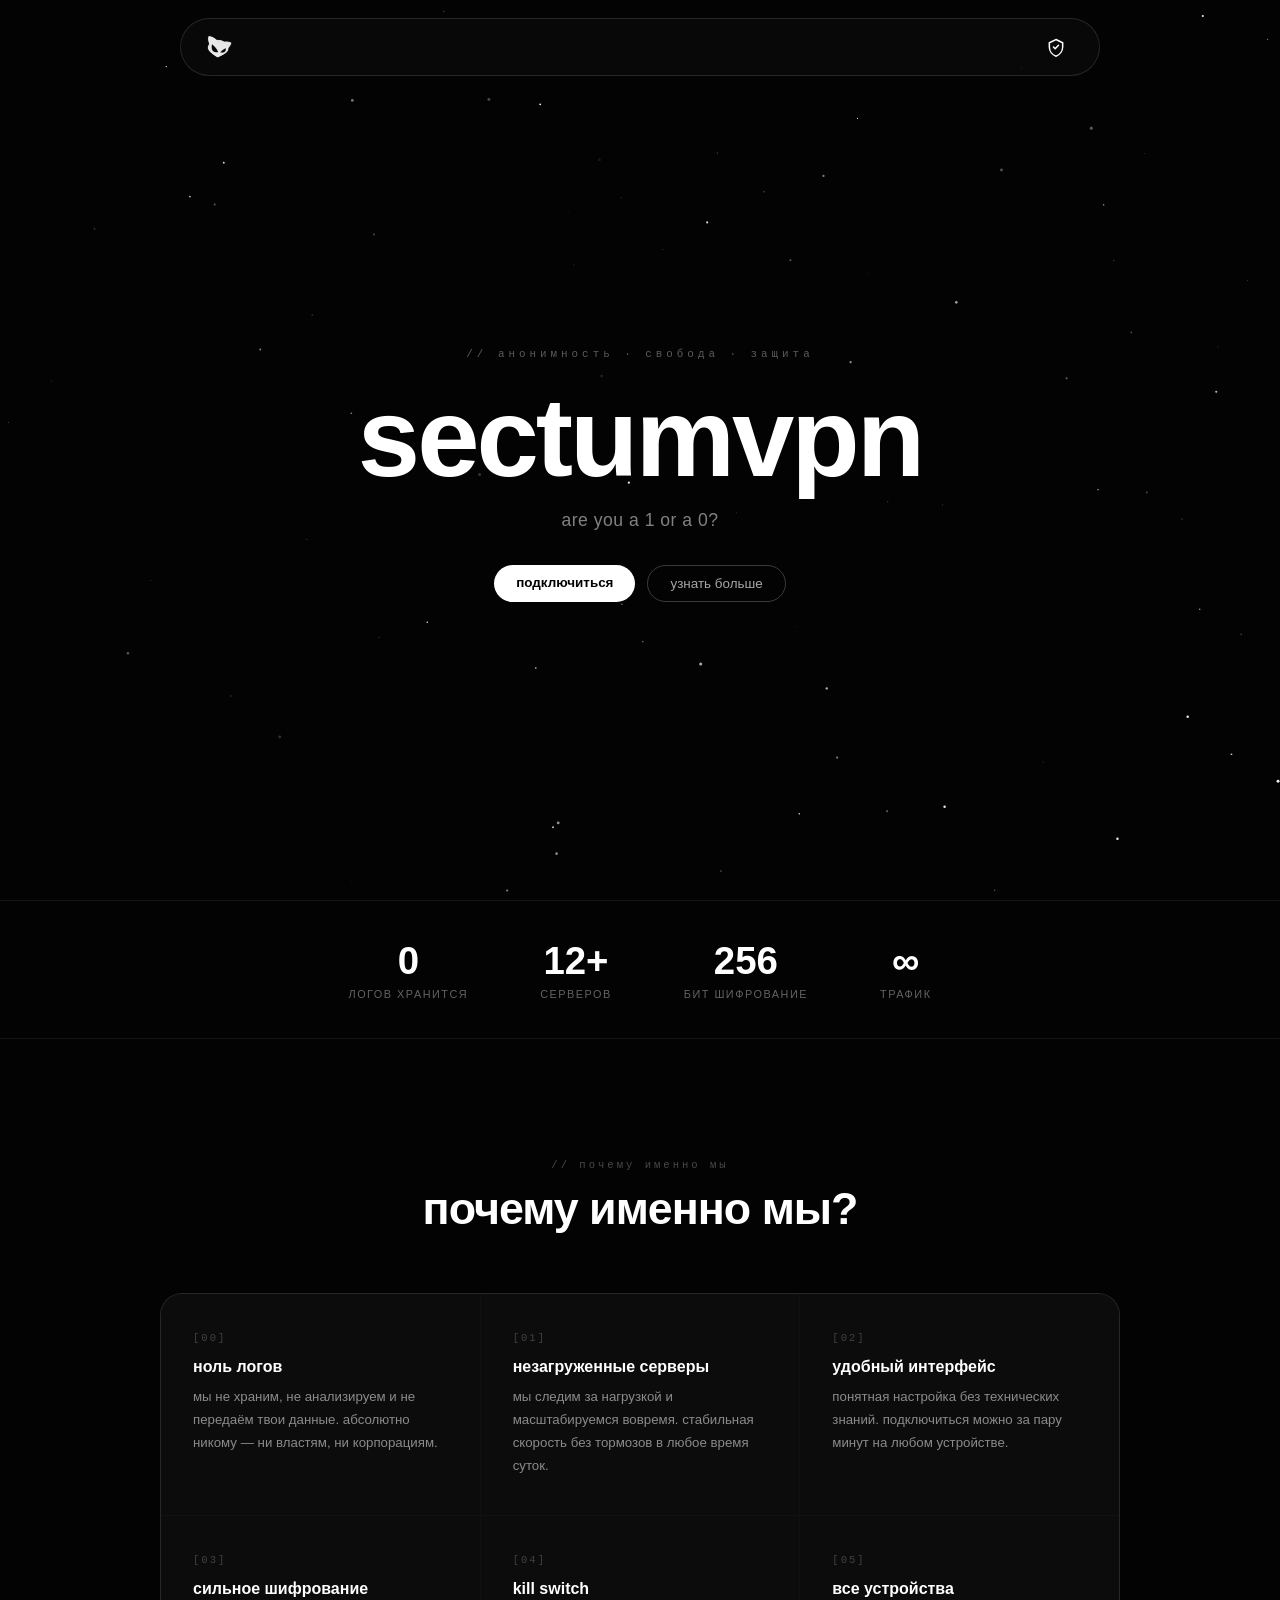
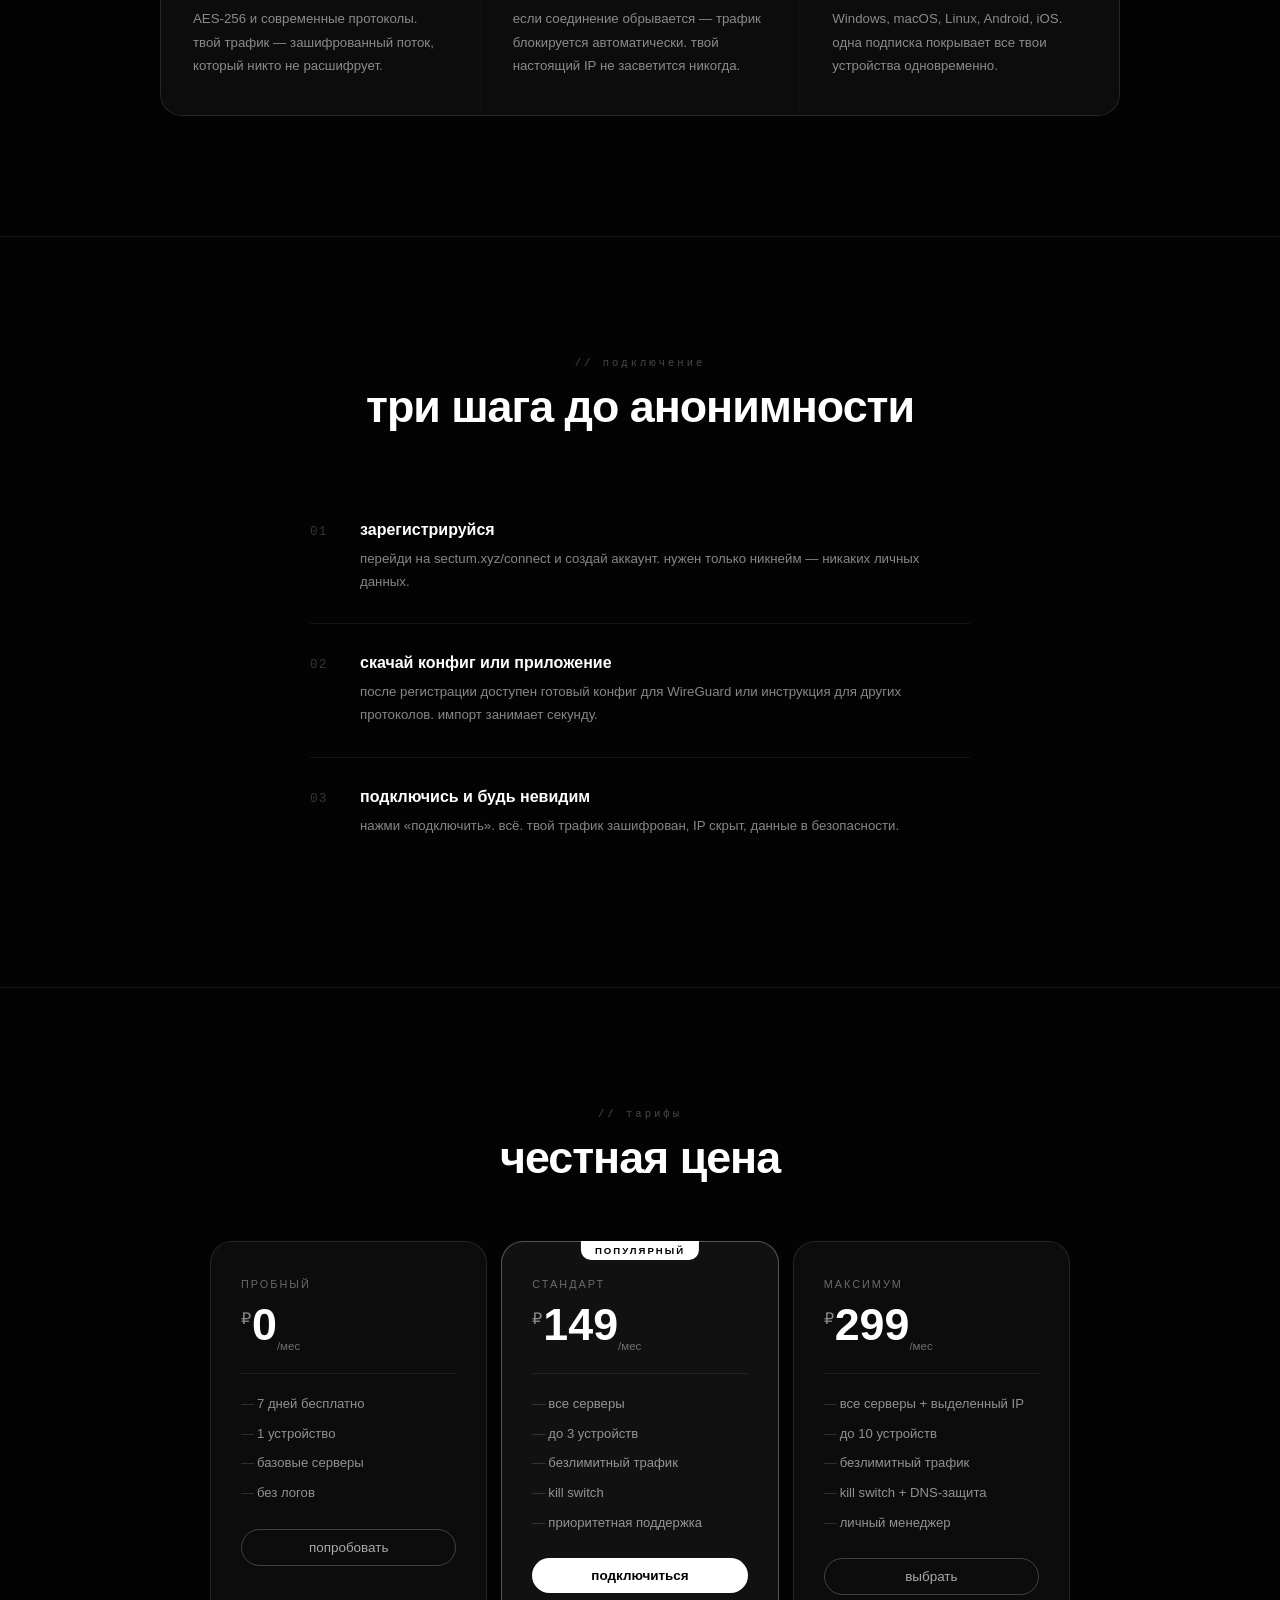
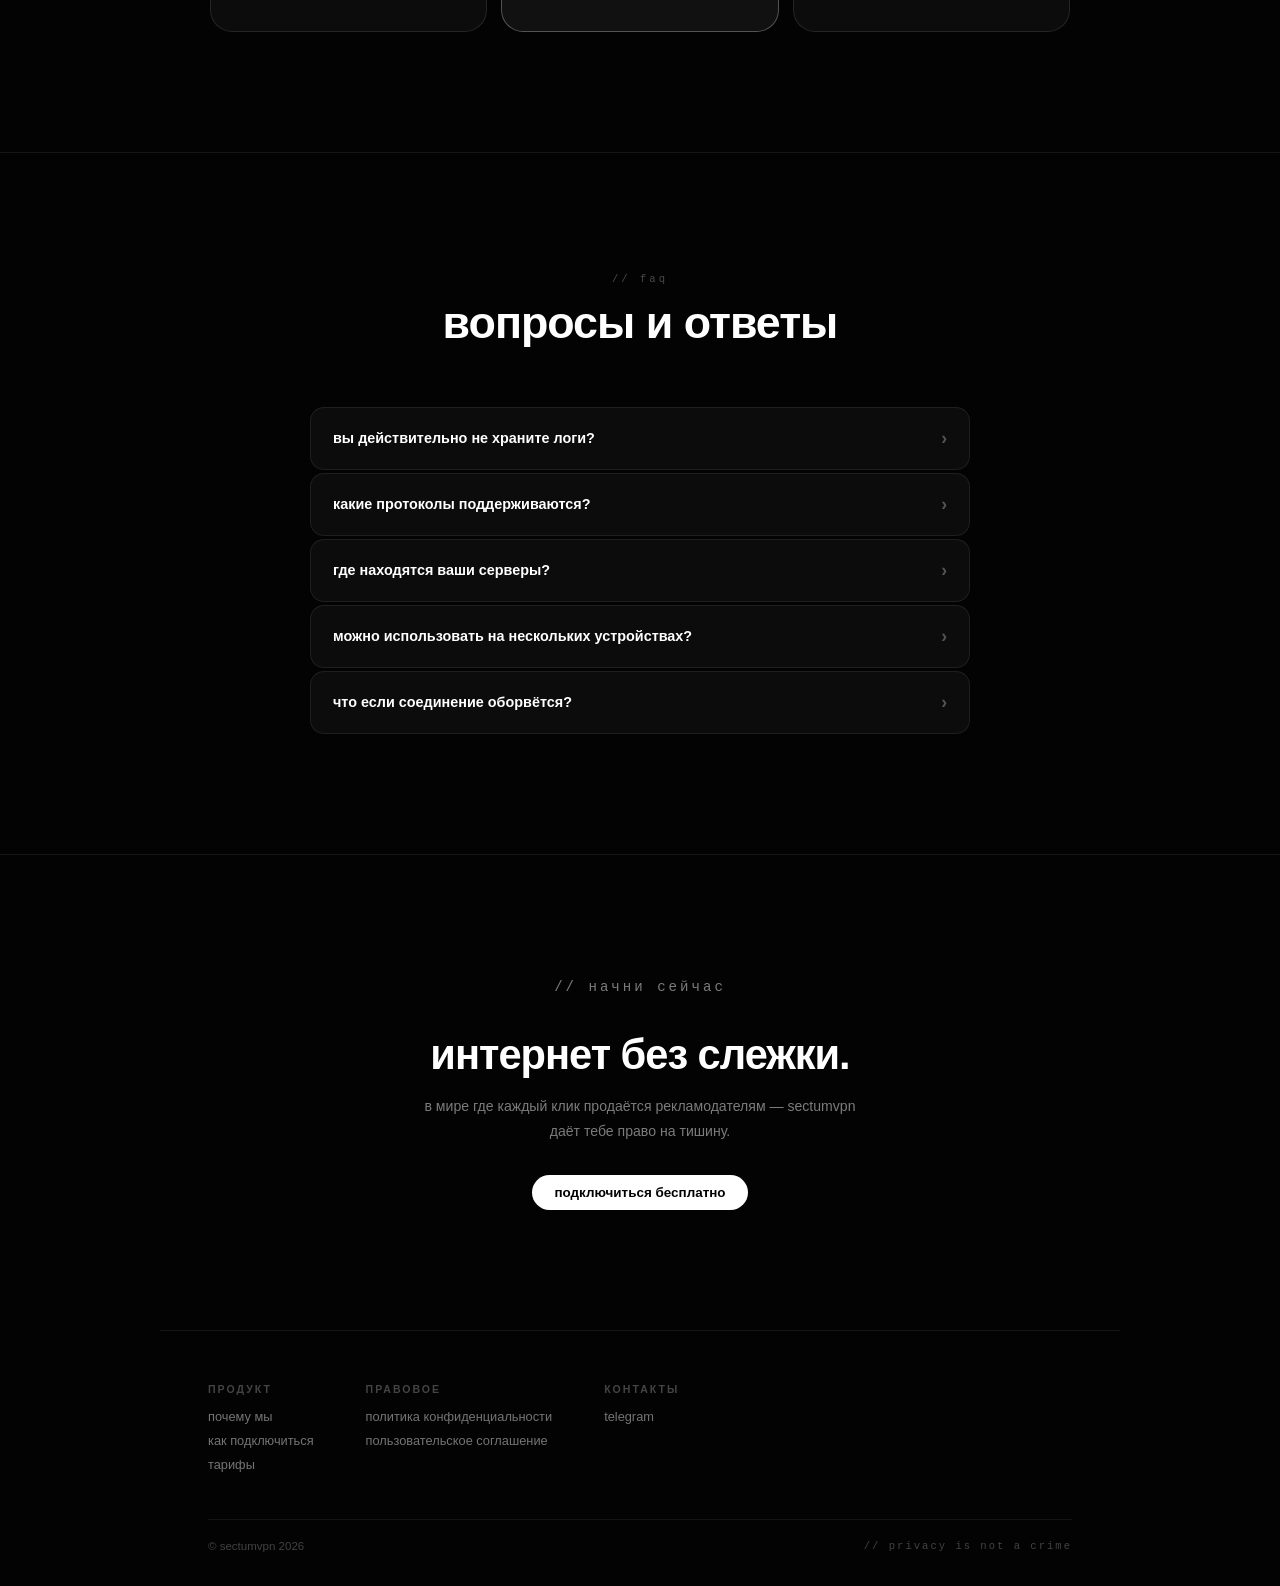
==== commit 6c11f10b: "Remove support link from footer" ====
--- a/index.html
+++ b/index.html
@@ -871,7 +871,6 @@
             <div class="footer-col">
                 <h4>контакты</h4>
                 <a href="#">telegram</a>
-                <a href="#">поддержка</a>
             </div>
         </div>
     </div>
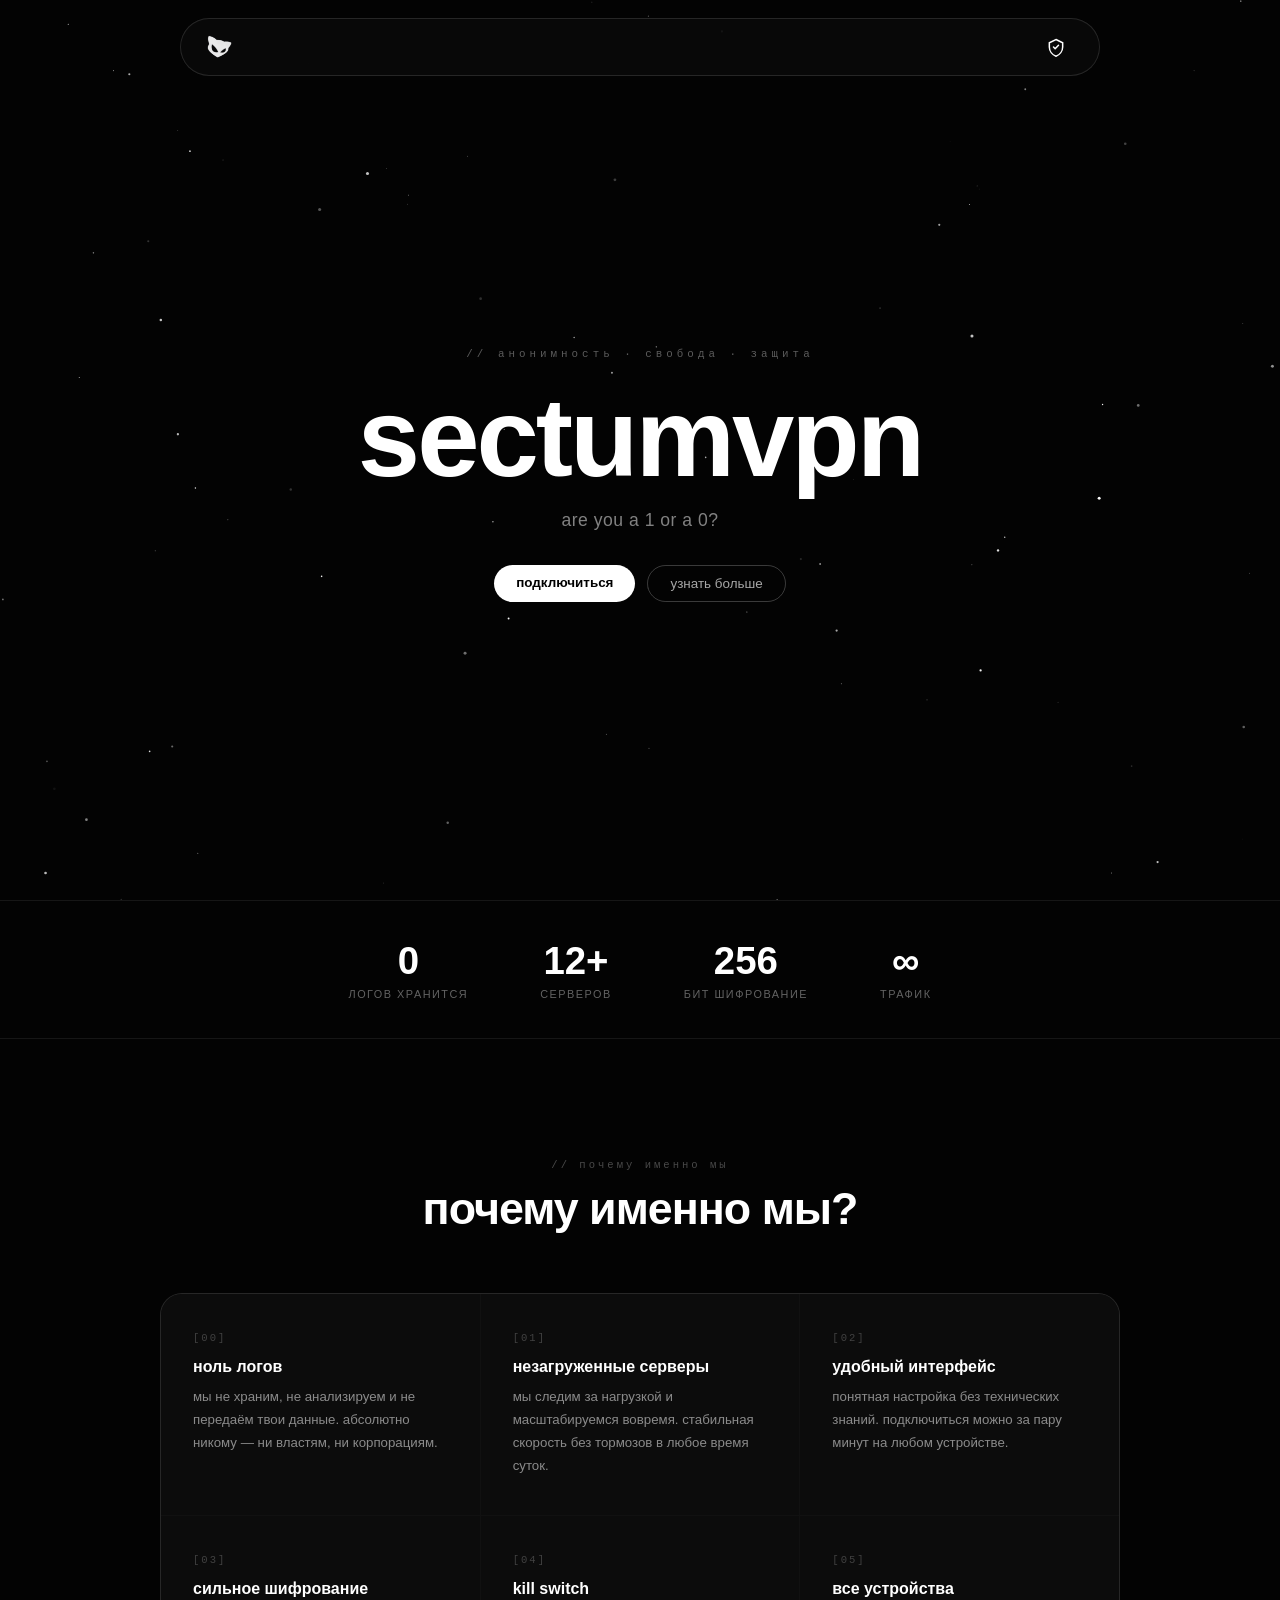
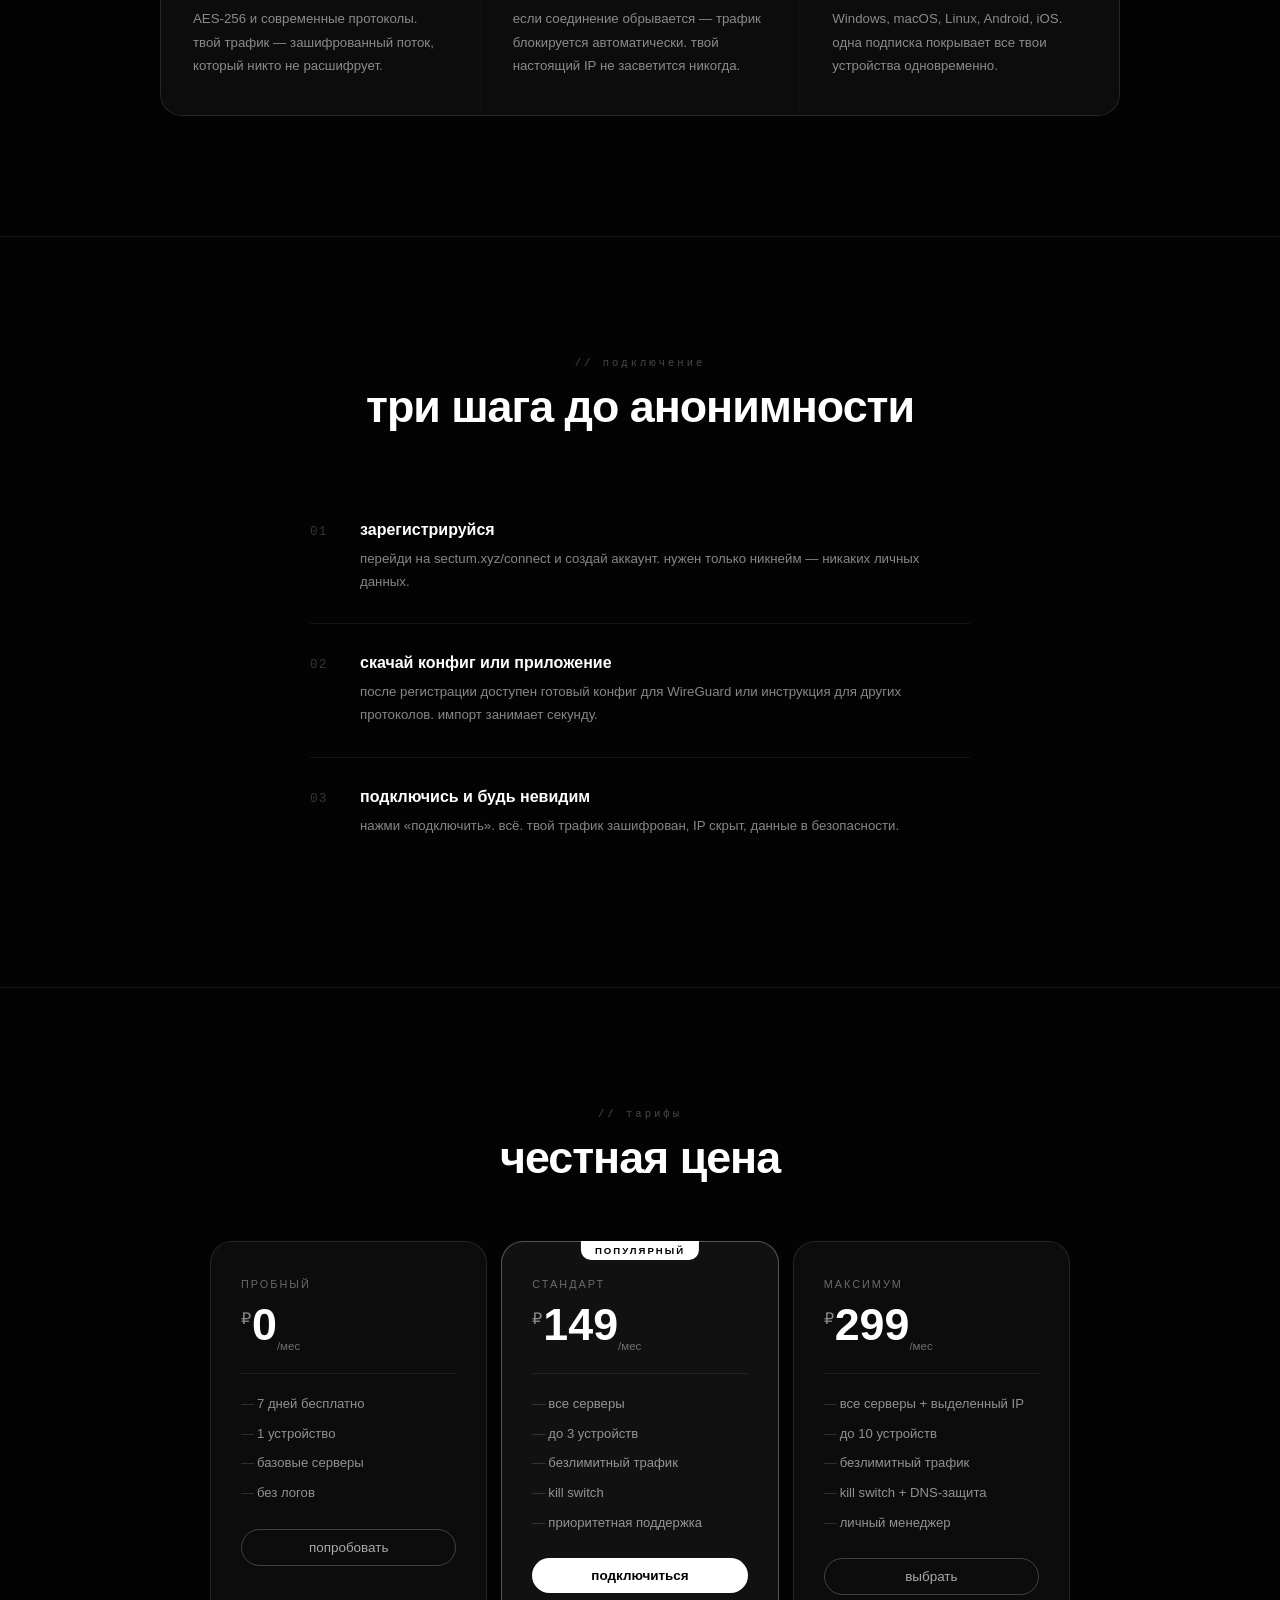
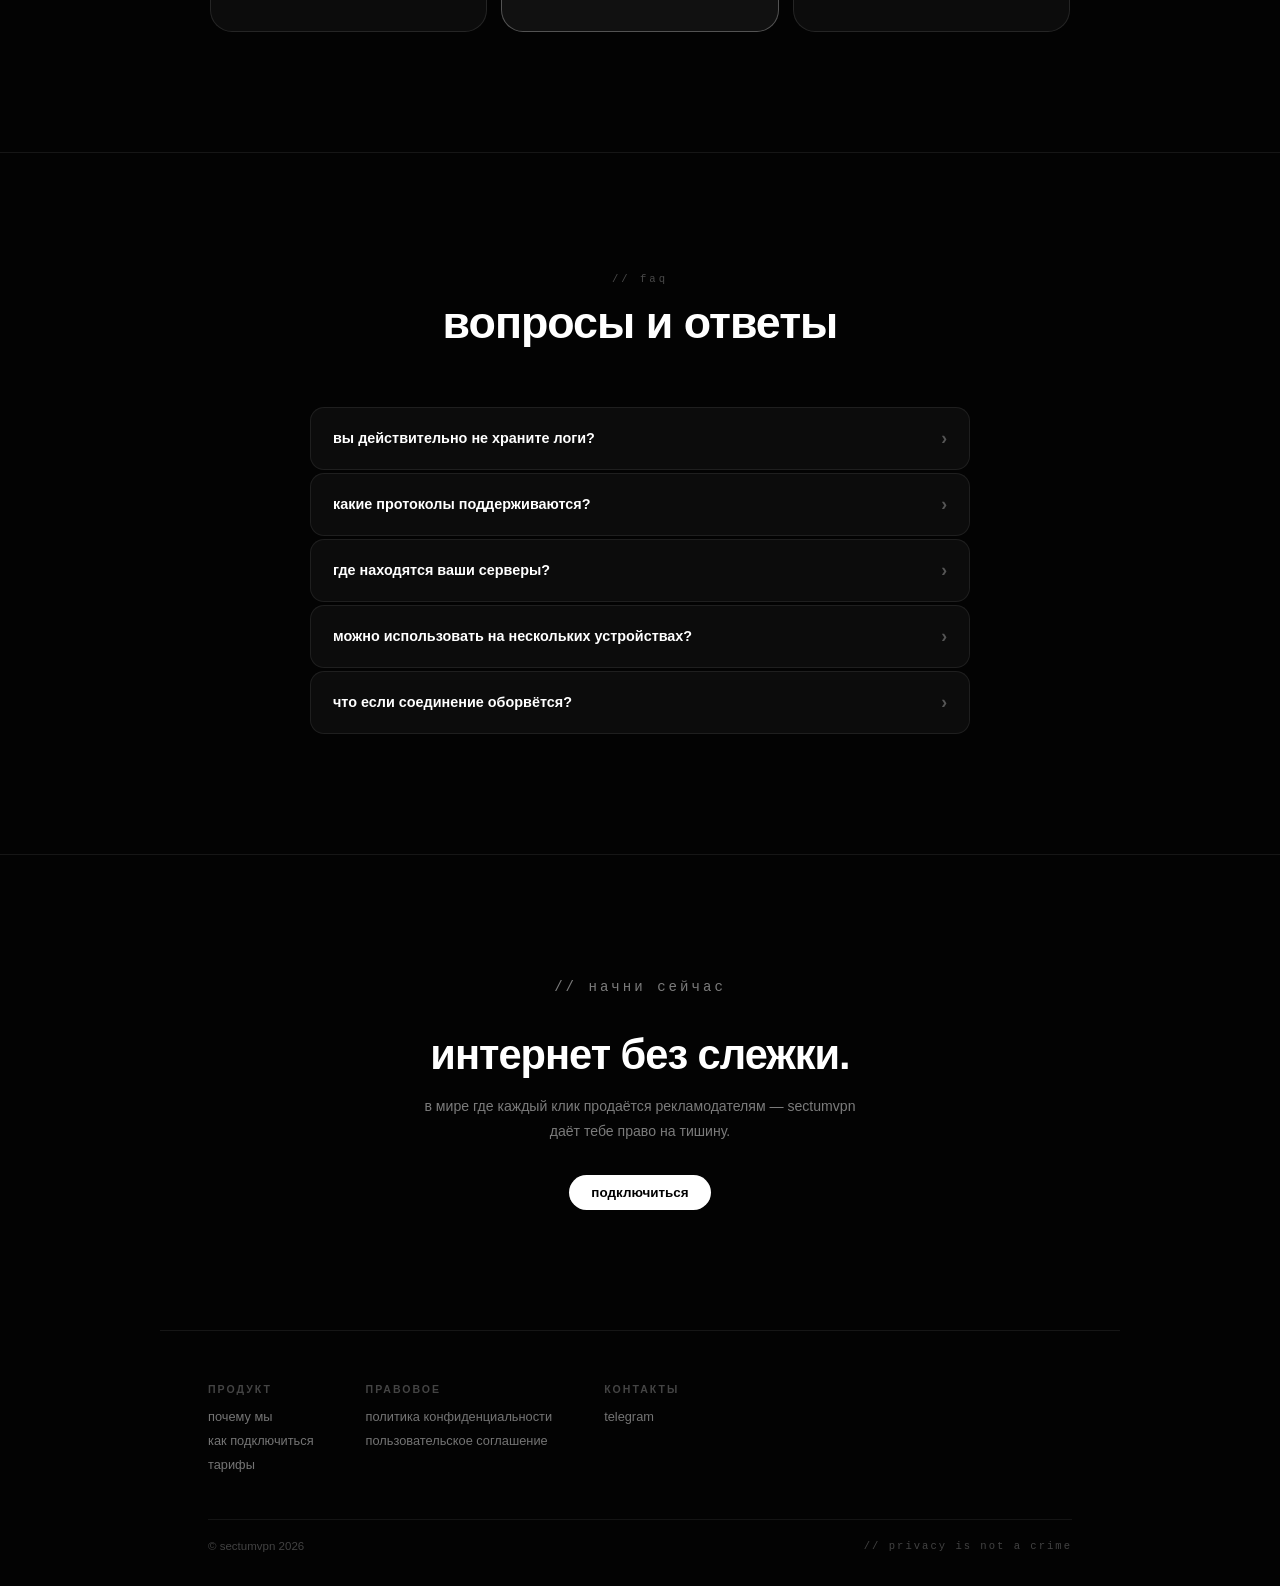
==== commit b25026a6: "Update index.html" ====
--- a/index.html
+++ b/index.html
@@ -851,7 +851,7 @@
     <p class="section-label">// начни сейчас</p>
     <h2>интернет без слежки.</h2>
     <p>в мире где каждый клик продаётся рекламодателям — sectumvpn даёт тебе право на тишину.</p>
-    <a class="btn" href="https://sectum.xyz/connect">подключиться бесплатно</a>
+    <a class="btn" href="https://sectum.xyz/connect">подключиться</a>
 </section>
 
 <footer>
@@ -870,7 +870,7 @@
             </div>
             <div class="footer-col">
                 <h4>контакты</h4>
-                <a href="#">telegram</a>
+                <a href="https://t.me/phobiasleep">telegram</a>
             </div>
         </div>
     </div>
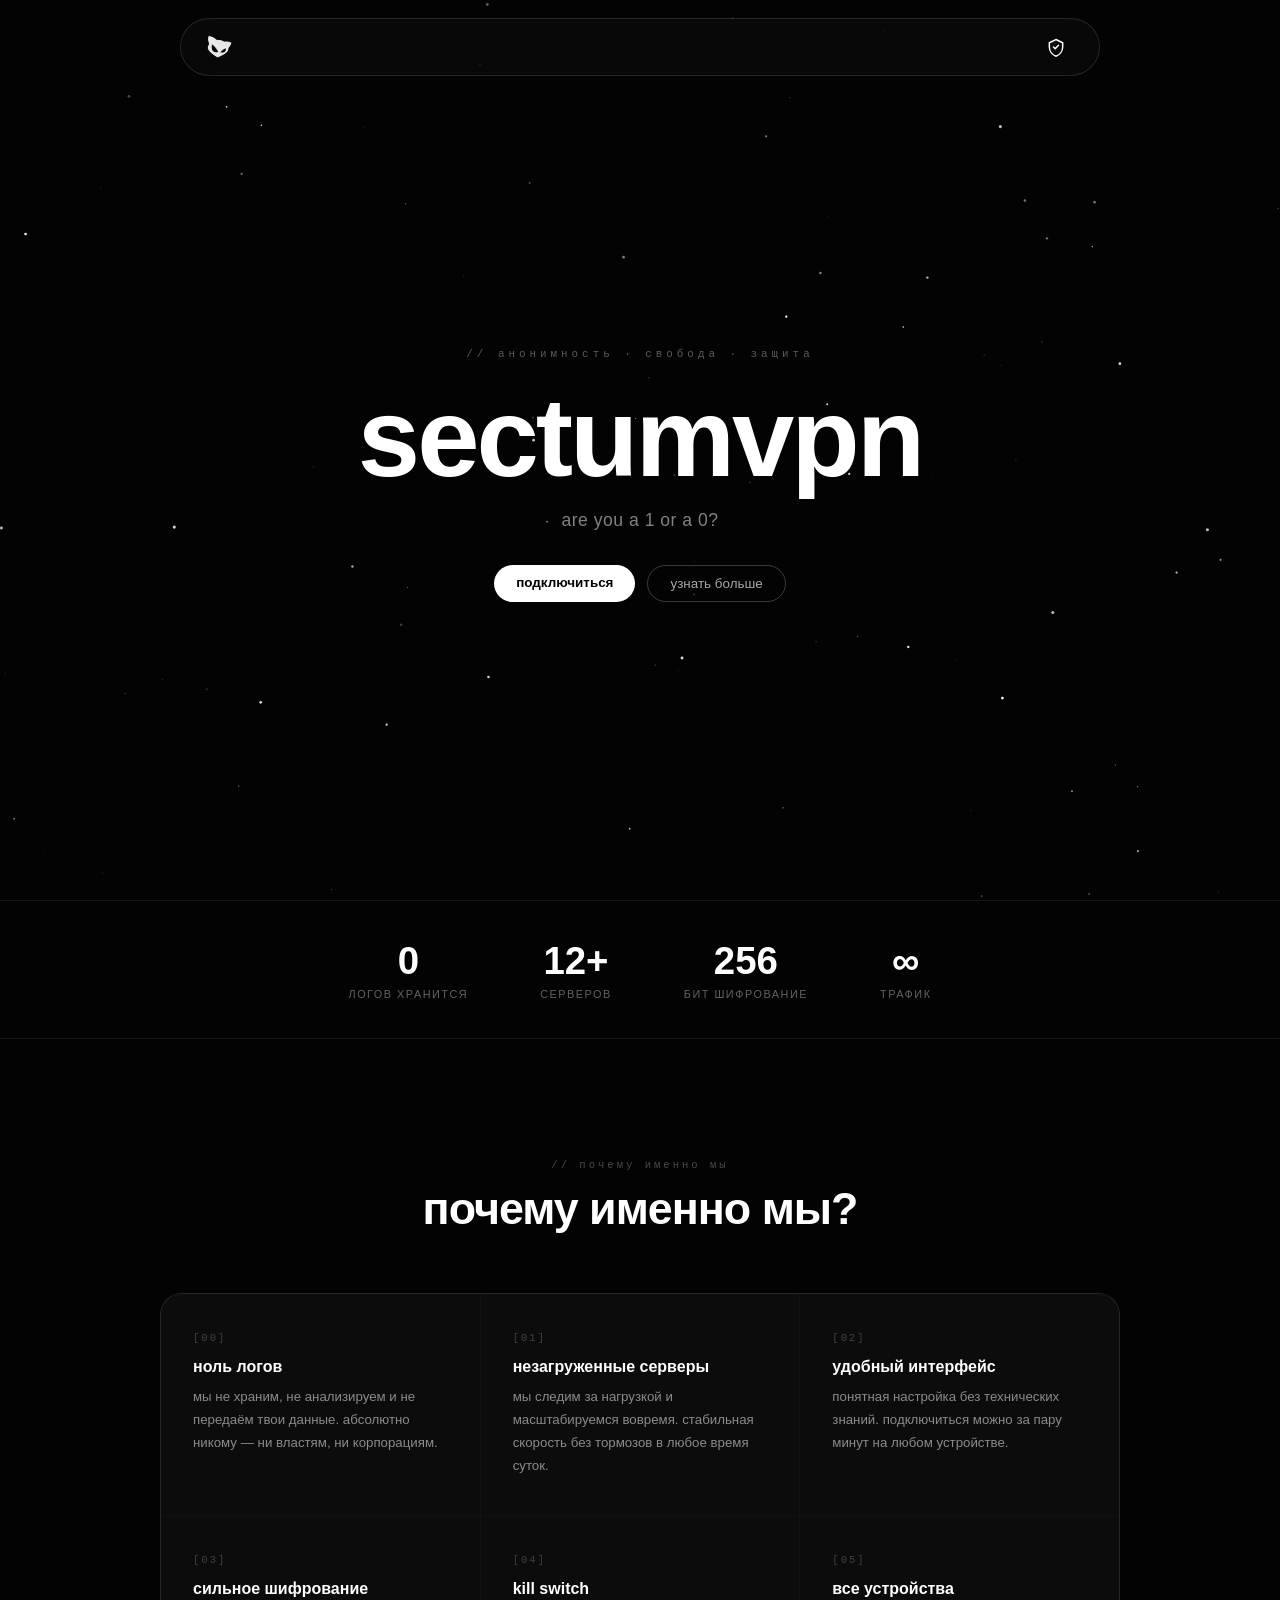
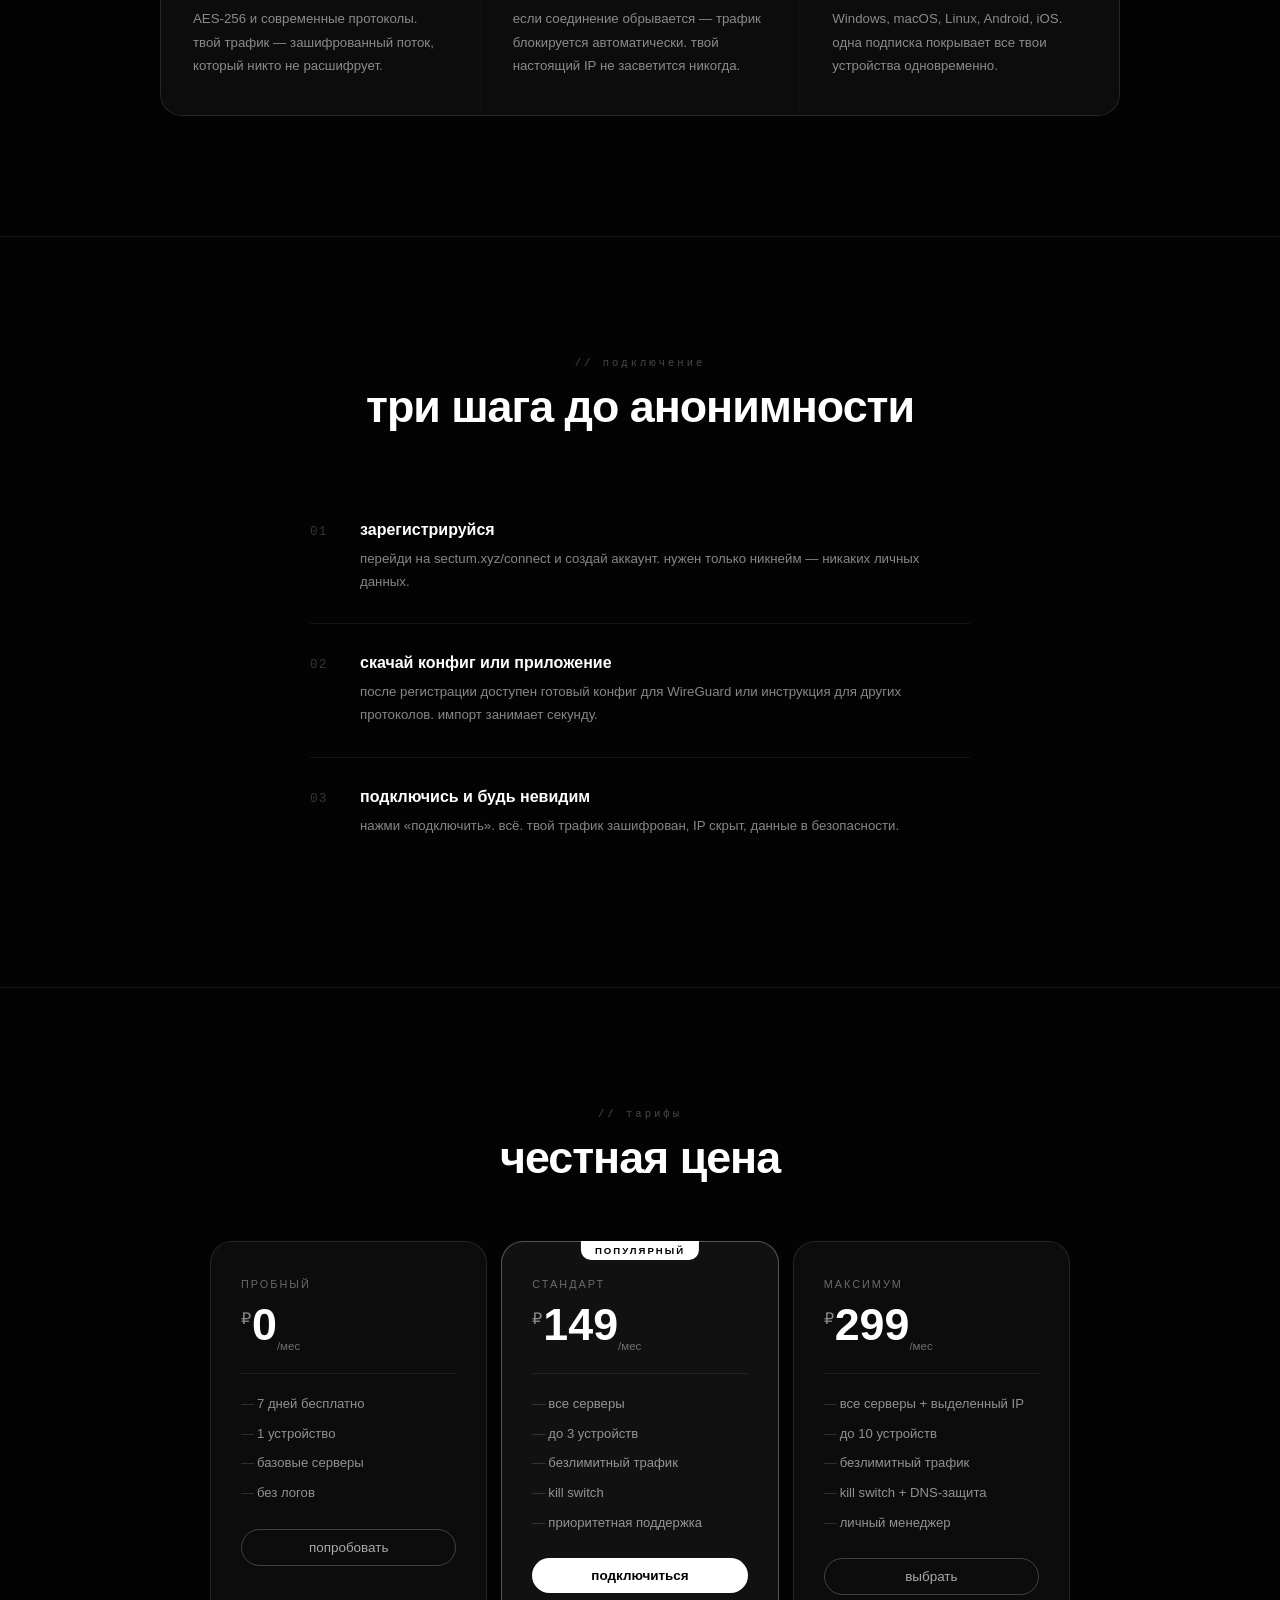
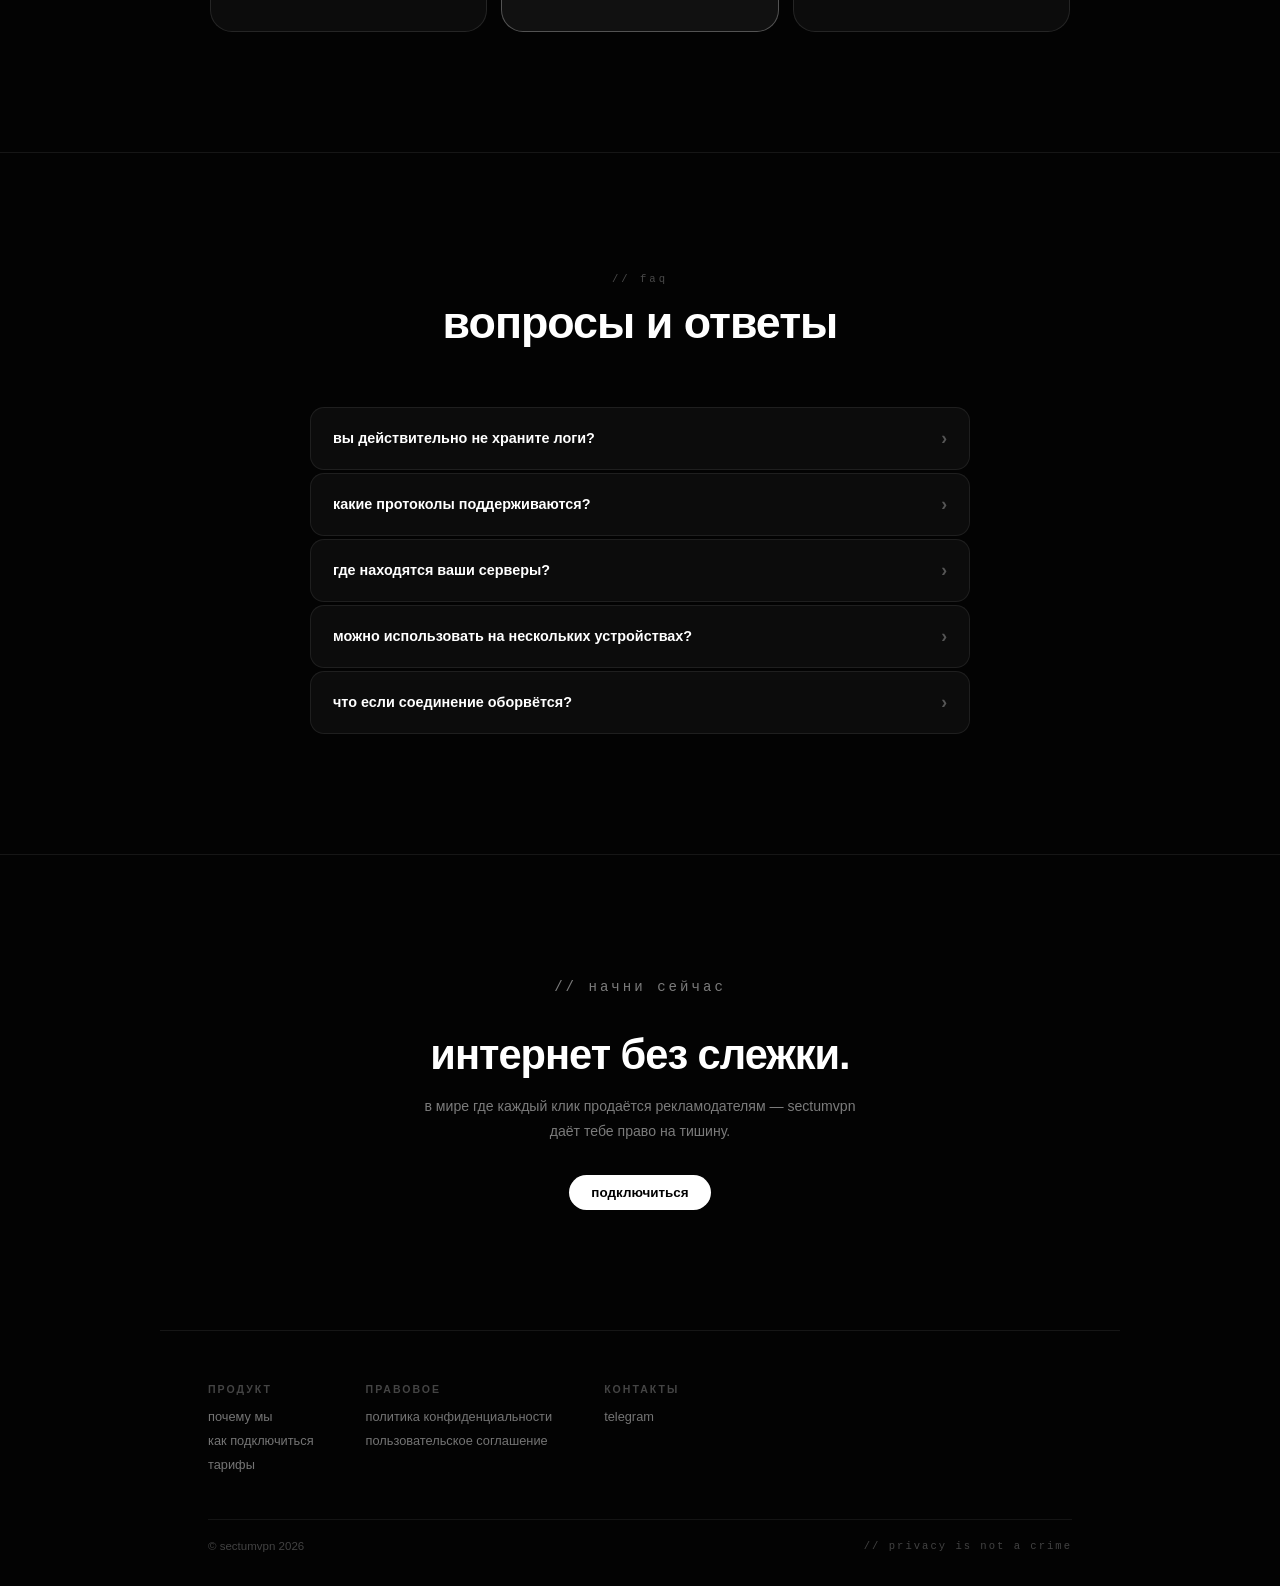
==== commit a36b7c72: "Fix typo in supported protocols description" ====
--- a/index.html
+++ b/index.html
@@ -828,7 +828,7 @@
         </div>
         <div class="faq-item">
             <div class="faq-q">какие протоколы поддерживаются?<span class="faq-arrow">›</span></div>
-            <div class="faq-a"><div class="faq-a-inner">WireGuard, OpenVPN и собственный протокол на базе shadowsocks для обхода DPI.</div></div>
+            <div class="faq-a"><div class="faq-a-inner">WireGuard, OpenVPN и собственный протокол на базе shadowsock.</div></div>
         </div>
         <div class="faq-item">
             <div class="faq-q">где находятся ваши серверы?<span class="faq-arrow">›</span></div>
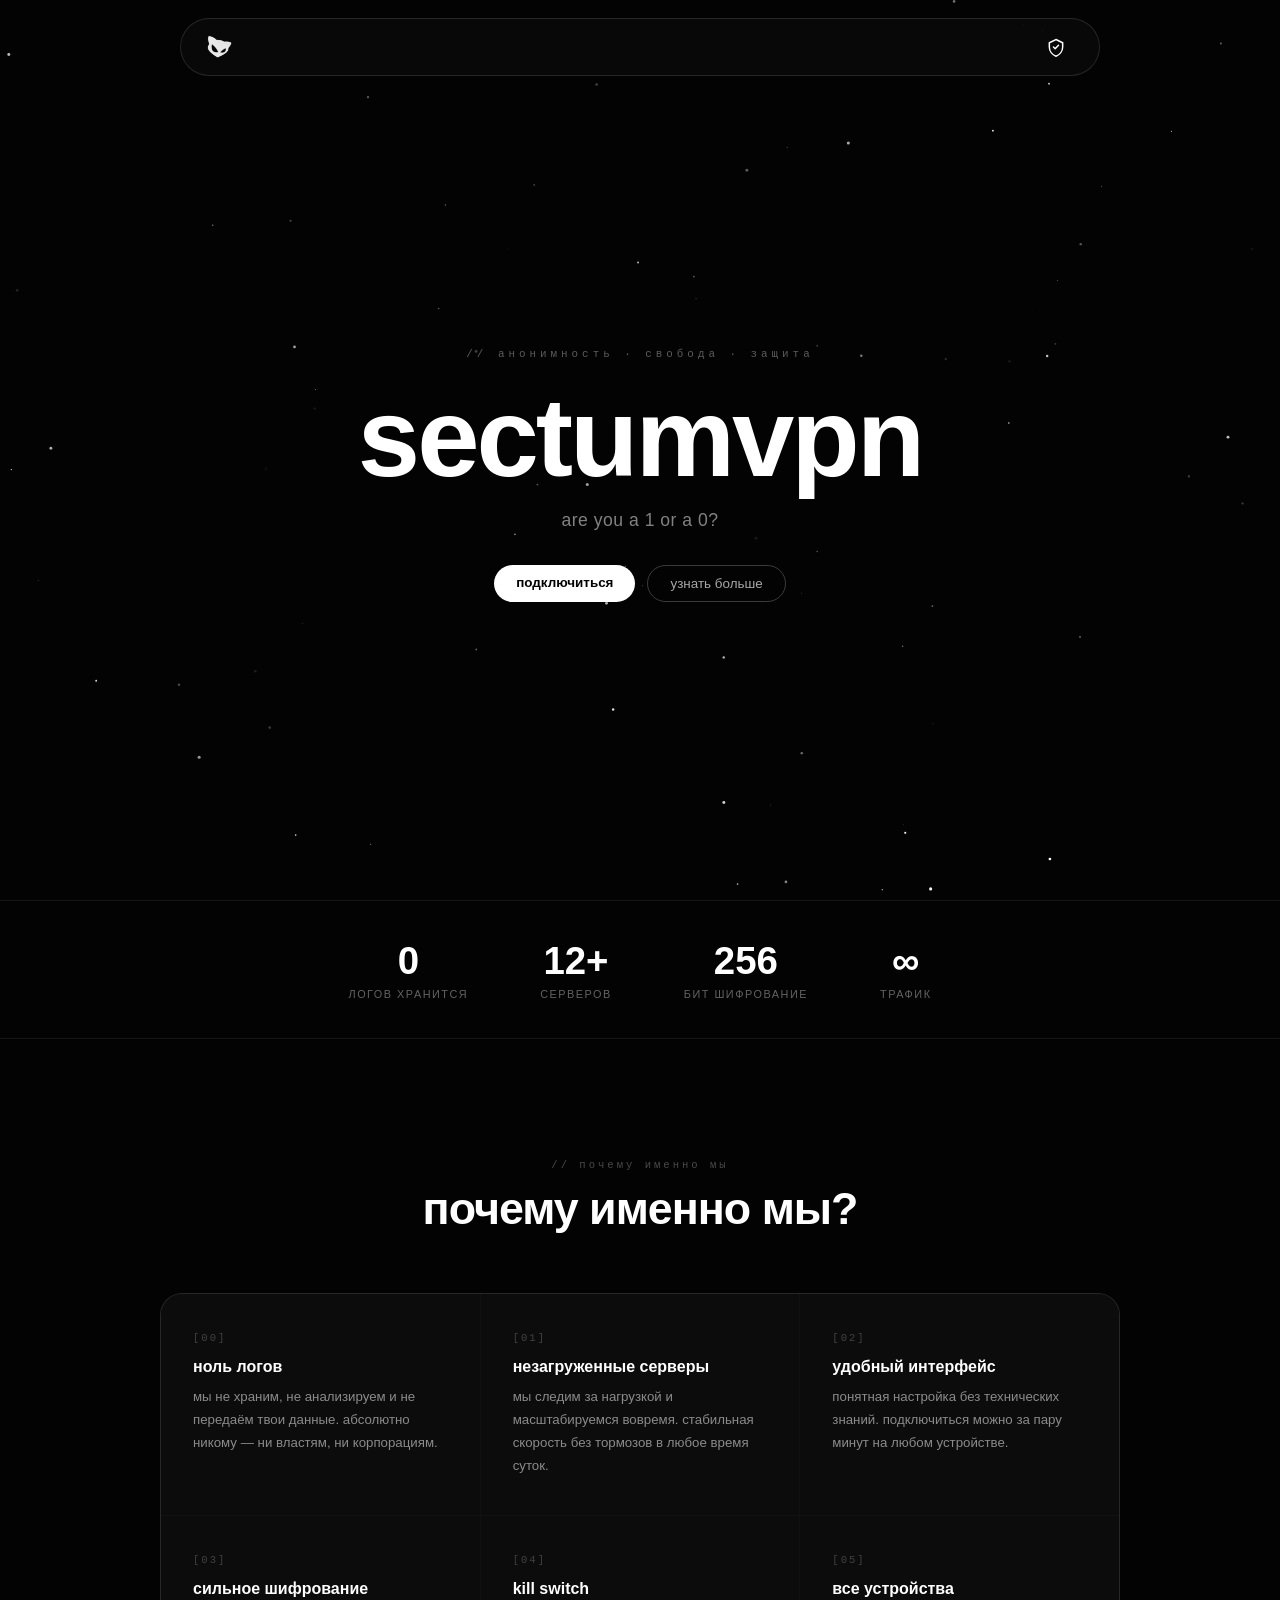
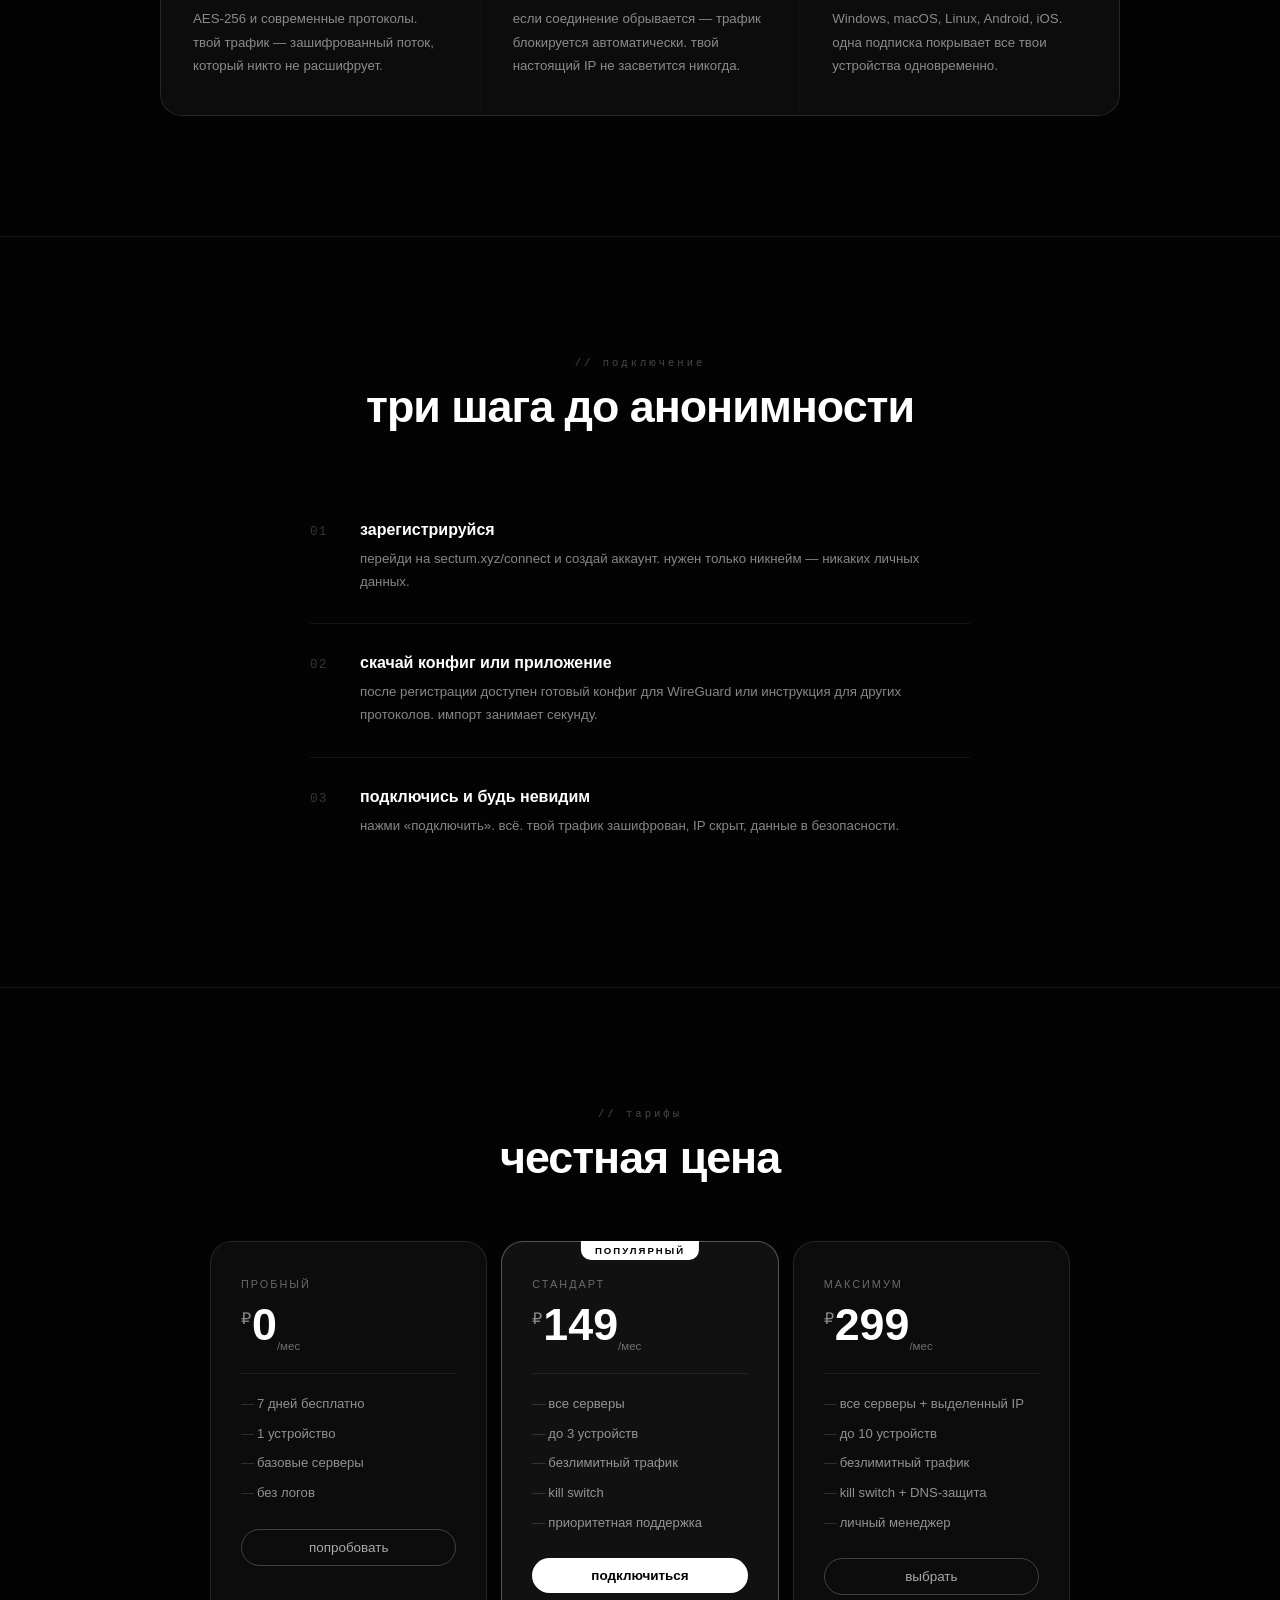
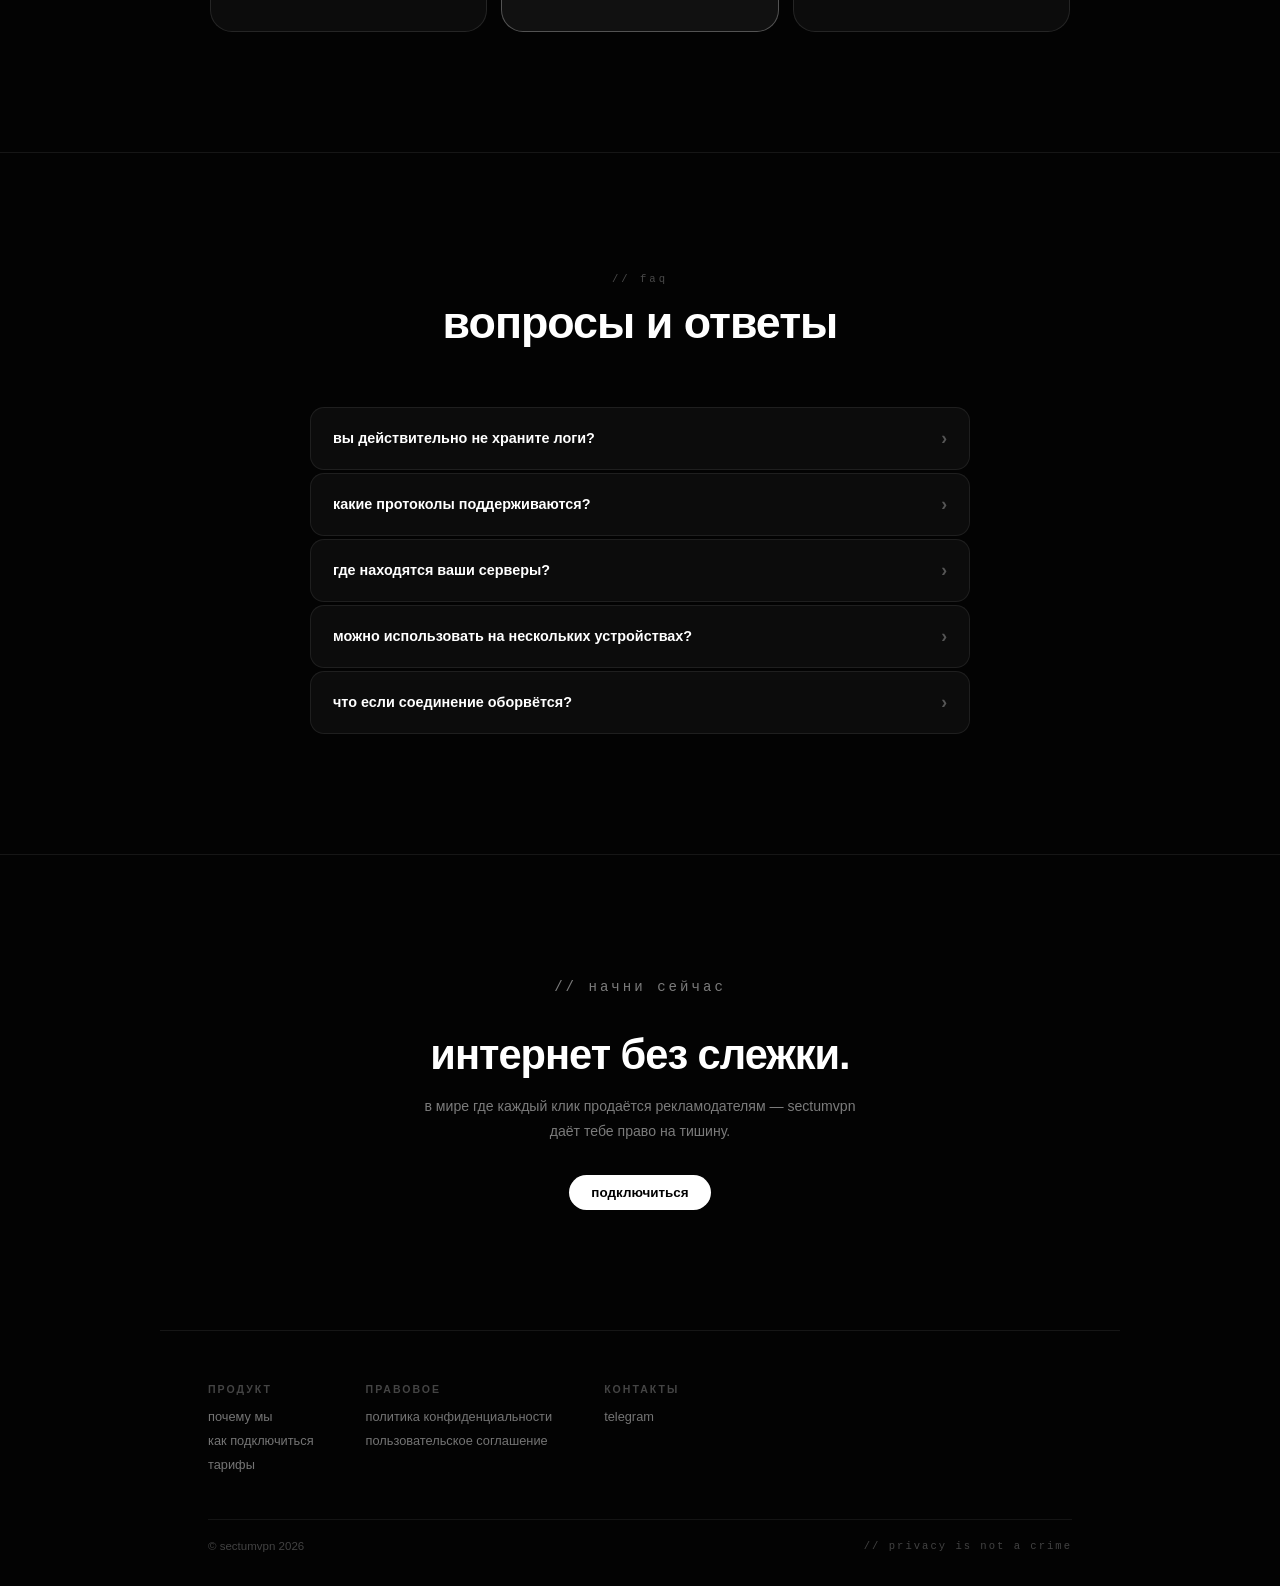
==== commit 384cd5a6: "Update Open Graph and Twitter meta tags" ====
--- a/index.html
+++ b/index.html
@@ -11,13 +11,13 @@
 
 <meta property="og:title" content="SectumVPN">
 <meta property="og:description" content="Стабильный VPN сервис! Анонимный VPN не сливающий логов. Цифровой защитник от злоумышников!">
-<meta property="og:image" content="banner.png">
+<meta property="og:image" content="https://i.ibb.co/V07db93t/banner.png">
 <meta property="og:type" content="website">
-<meta property="og:url" content="https://sectum.space/">
+<meta property="og:url" content="https://sectum.xyz/">
 
 <meta name="twitter:card" content="summary_large_image">
 <meta name="twitter:title" content="SectumVPN">
-<meta name="twitter:description" content="SectumVPN - Стабильный ВПН сервис! Анонимный впн не сливающий логов. Цифровой защитник от злоумышников!">
+<meta name="twitter:description" content="SectumVPN - Стабильный VPN сервис! Анонимный VPN не сливающий логов. Цифровой защитник от злоумышников!">
 <meta name="twitter:image" content="banner.png">
 
 <link rel="icon" type="image/png" href="https://i.ibb.co/BVJfJF4g/IMG-8299.jpg">
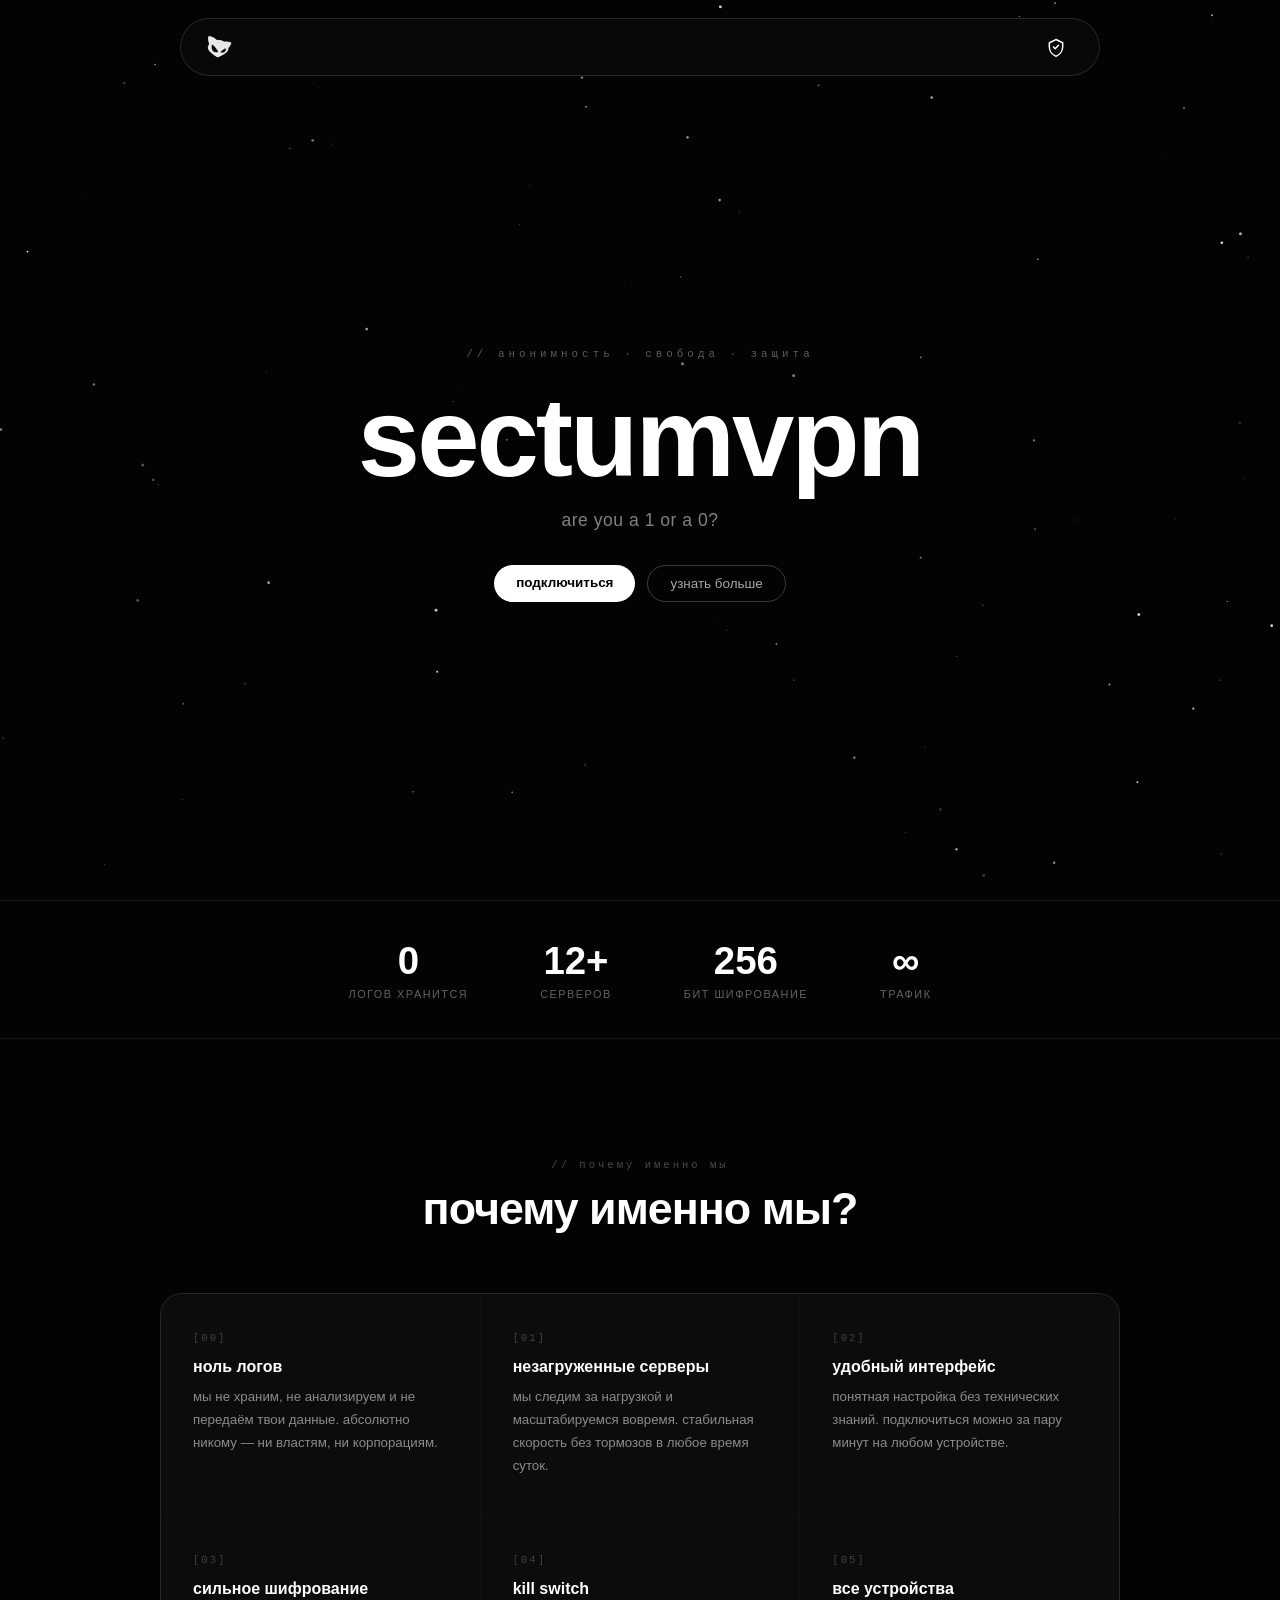
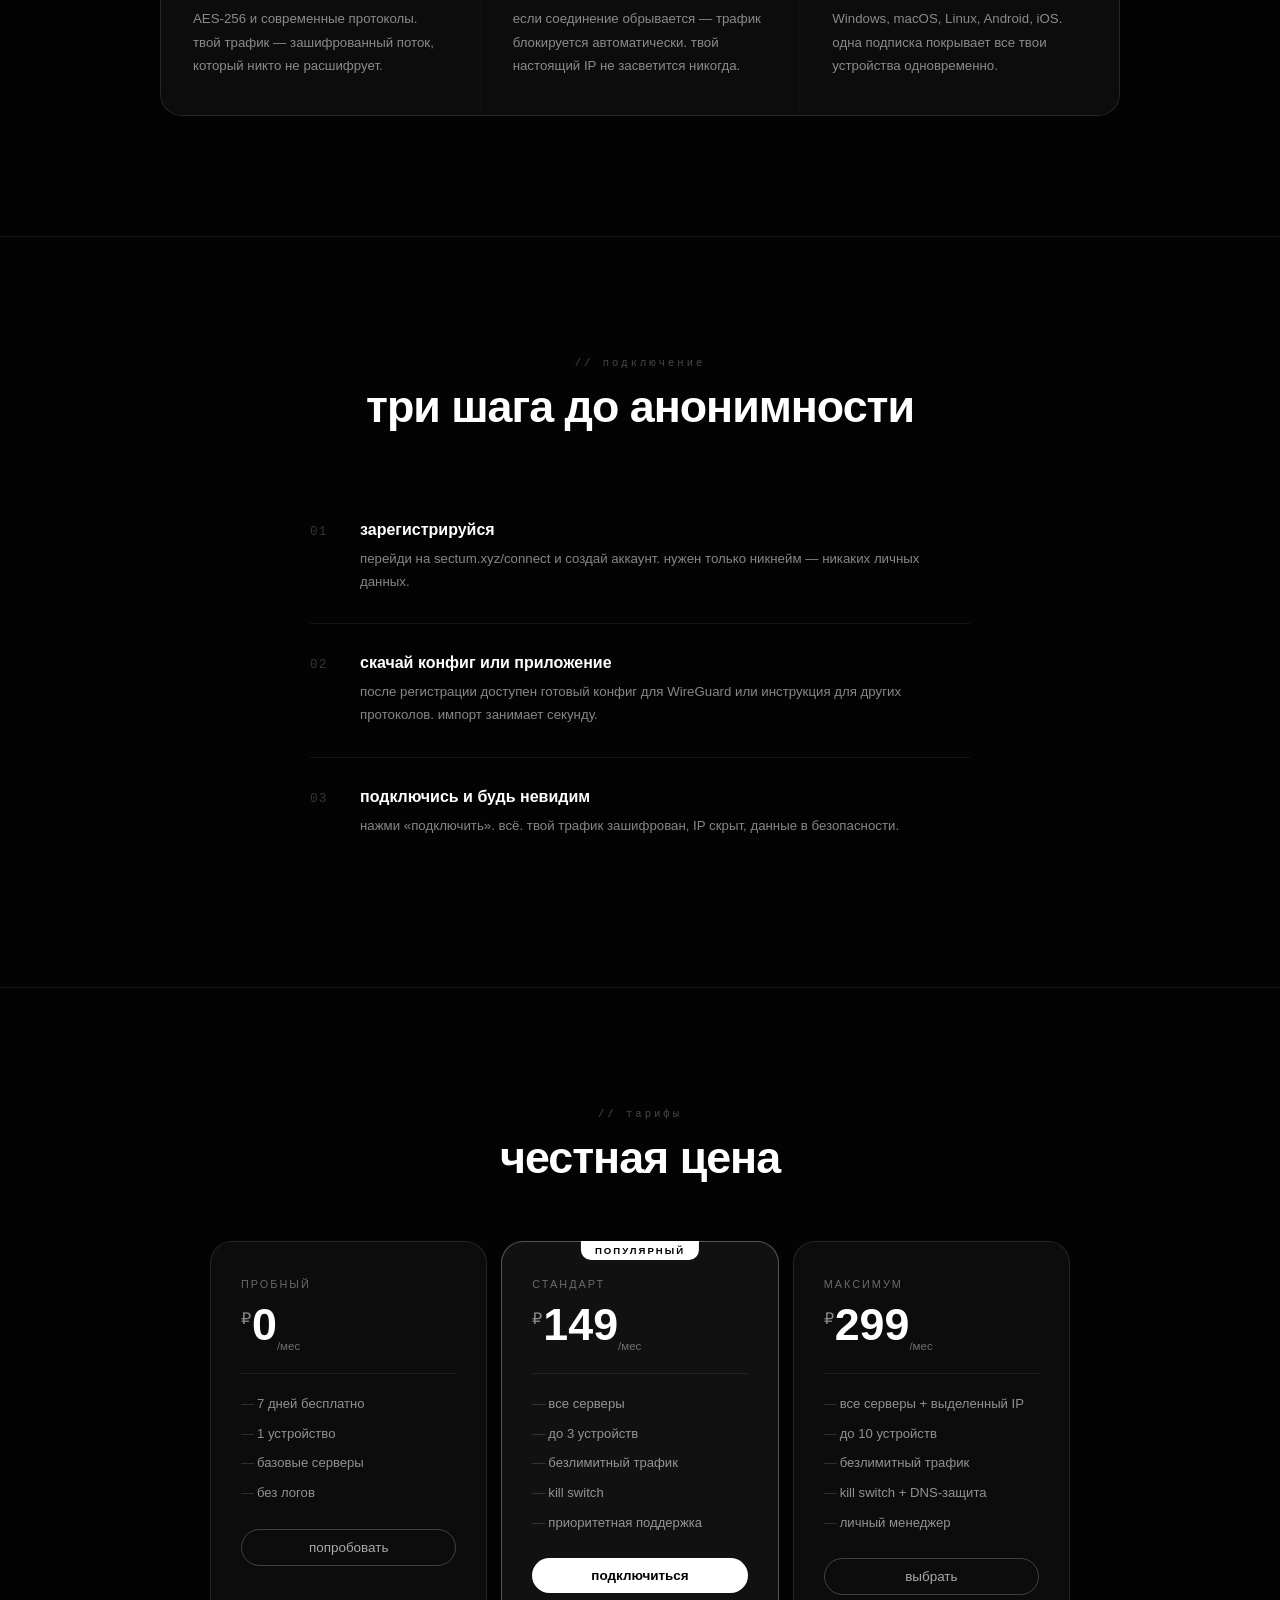
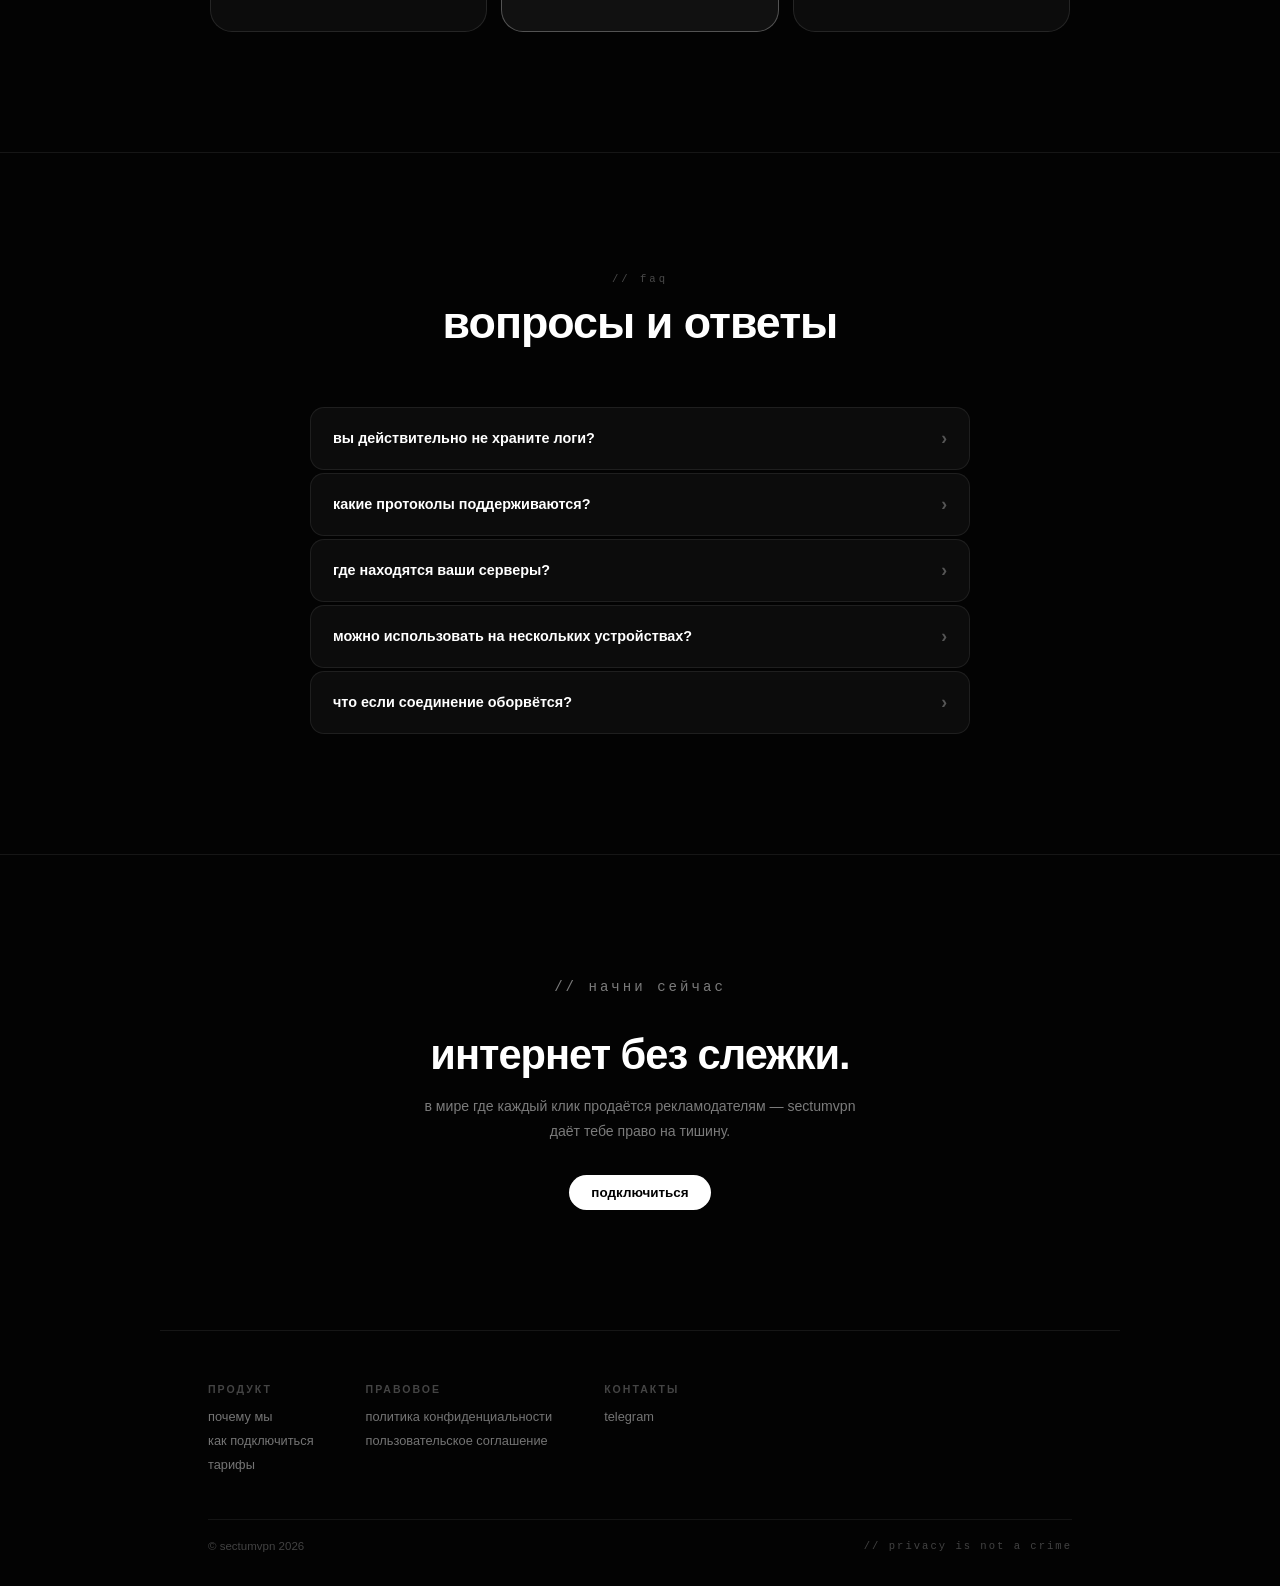
==== commit 322a4e30: "Update index.html" ====
--- a/index.html
+++ b/index.html
@@ -21,7 +21,7 @@
 <meta name="twitter:image" content="banner.png">
 
 <link rel="icon" type="image/png" href="https://i.ibb.co/BVJfJF4g/IMG-8299.jpg">
-<!-- сайт by @phobiasleep -->
+<!-- сайт by @podpevali -->
 <!--  SECTUMSEMPRA CULT   -->
 <style>
 *, *::before, *::after {
@@ -674,7 +674,7 @@
     <h1>sectumvpn</h1>
     <h3>are you a 1 or a 0?</h3>
     <div class="hero-btns">
-        <a class="btn" href="https://sectum.xyz/connect">подключиться</a>
+        <a class="btn" href="https://sectum.xyz/connect.html">подключиться</a>
         <a class="btn btn-outline" href="#why">узнать больше</a>
     </div>
 </section>
@@ -785,7 +785,7 @@
                 <li>базовые серверы</li>
                 <li>без логов</li>
             </ul>
-            <a class="btn btn-outline" href="https://sectum.xyz/connect" style="text-align:center;display:block;">попробовать</a>
+            <a class="btn btn-outline" href="https://sectum.xyz/connect.html" style="text-align:center;display:block;">попробовать</a>
         </div>
         <div class="plan featured">
             <div class="plan-name">стандарт</div>
@@ -798,7 +798,7 @@
                 <li>kill switch</li>
                 <li>приоритетная поддержка</li>
             </ul>
-            <a class="btn" href="https://sectum.xyz/connect" style="text-align:center;display:block;">подключиться</a>
+            <a class="btn" href="https://sectum.xyz/connect.html" style="text-align:center;display:block;">подключиться</a>
         </div>
         <div class="plan">
             <div class="plan-name">максимум</div>
@@ -811,7 +811,7 @@
                 <li>kill switch + DNS-защита</li>
                 <li>личный менеджер</li>
             </ul>
-            <a class="btn btn-outline" href="https://sectum.xyz/connect" style="text-align:center;display:block;">выбрать</a>
+            <a class="btn btn-outline" href="https://sectum.xyz/connect.html" style="text-align:center;display:block;">выбрать</a>
         </div>
     </div>
 </section>
@@ -851,7 +851,7 @@
     <p class="section-label">// начни сейчас</p>
     <h2>интернет без слежки.</h2>
     <p>в мире где каждый клик продаётся рекламодателям — sectumvpn даёт тебе право на тишину.</p>
-    <a class="btn" href="https://sectum.xyz/connect">подключиться</a>
+    <a class="btn" href="https://sectum.xyz/connect.html">подключиться</a>
 </section>
 
 <footer>
@@ -870,7 +870,7 @@
             </div>
             <div class="footer-col">
                 <h4>контакты</h4>
-                <a href="https://t.me/phobiasleep">telegram</a>
+                <a href="https://t.me/sectumsupport">telegram</a>
             </div>
         </div>
     </div>
